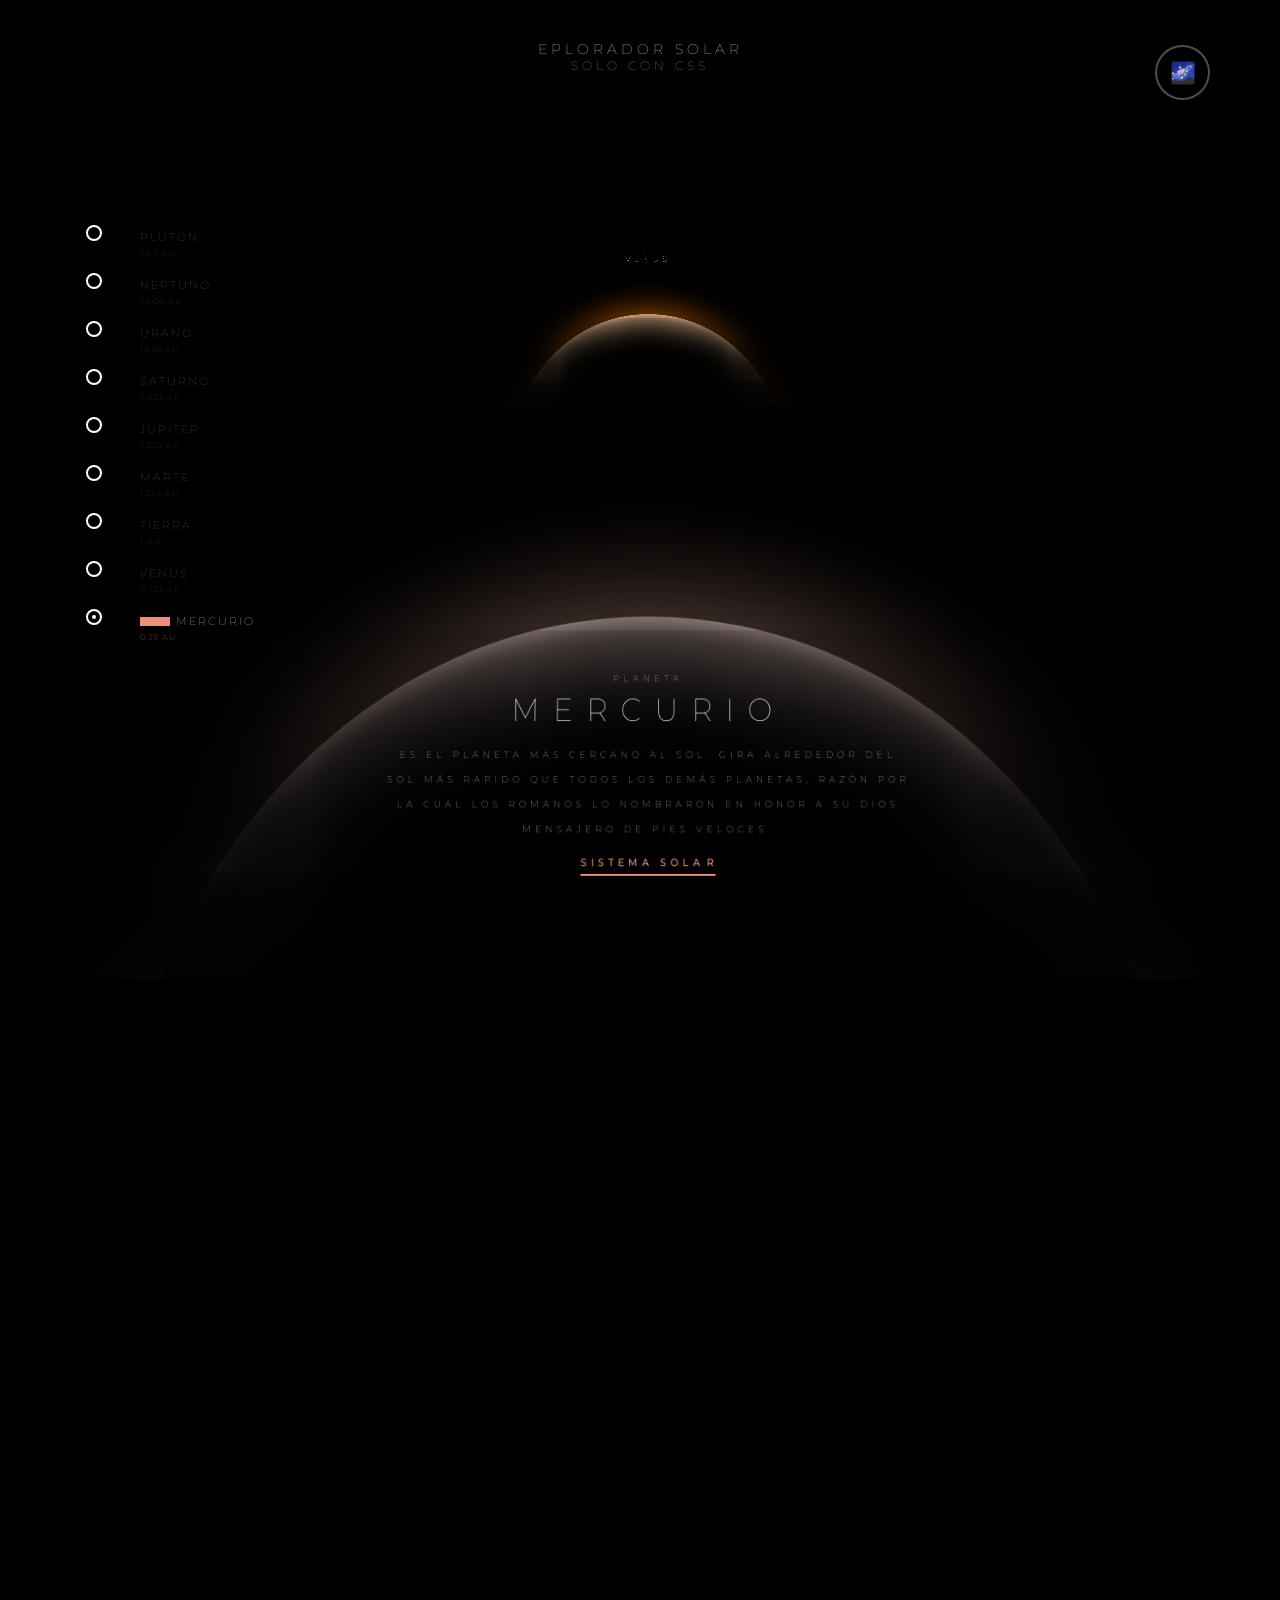
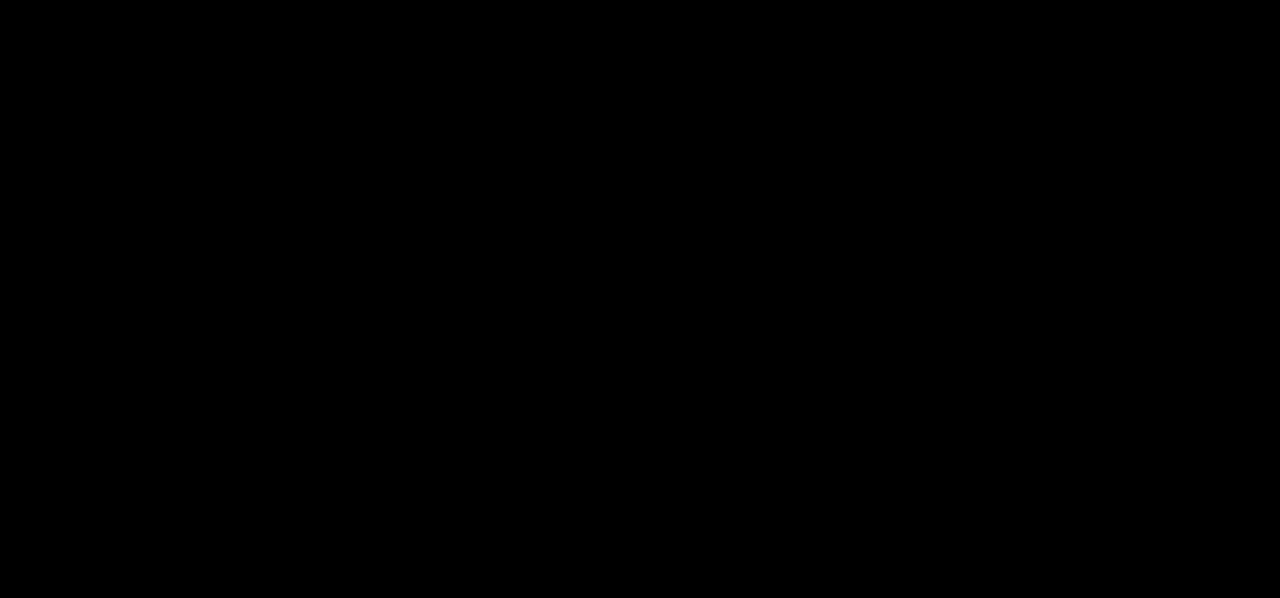
==== Space/index.html @ 1be6f32f "Add files via upload" ====
<!DOCTYPE html>
<html lang="en">
<head>
  <meta charset="UTF-8">
  <meta name="viewport" content="width=device-width, initial-scale=1.0">
  <link rel="stylesheet" href="https://cdnjs.cloudflare.com/ajax/libs/font-awesome/4.7.0/css/font-awesome.css">
  <link rel="stylesheet" href="style.css">
  <title>Explorador del Sistema Solar</title>
</head>
<body>
  <h1 class='logo'>
    Eplorador solar
    <span>Solo con CSS</span>
  </h1>
  <input class='planet9' id='pluto' type='radio' name='planet'>
  <label class='menu pluto' for='pluto'>
    <div class='preview'></div>
    <div class='info'>
      <h2>
        <div class='pip'></div>
        Pluton
      </h2>
      <h3>39.5 AU</h3>
    </div>
  </label>
  <input class='planet8' id='neptune' type='radio' name='planet'>
  <label class='menu neptune' for='neptune'>
    <div class='preview'></div>
    <div class='info'>
      <h2>
        <div class='pip'></div>
        Neptuno
      </h2>
      <h3>30.06 AU</h3>
    </div>
  </label>
  <input class='planet7' id='uranus' type='radio' name='planet'>
  <label class='menu uranus' for='uranus'>
    <div class='preview'></div>
    <div class='info'>
      <h2>
        <div class='pip'></div>
        Urano
      </h2>
      <h3>19.18 AU</h3>
    </div>
  </label>
  <input class='planet6' id='saturn' type='radio' name='planet'>
  <label class='menu saturn' for='saturn'>
    <div class='preview'></div>
    <div class='info'>
      <h2>
        <div class='pip'></div>
        Saturno
      </h2>
      <h3>9.539 AU</h3>
    </div>
  </label>
  <input class='planet5' id='jupiter' type='radio' name='planet'>
  <label class='jupiter menu' for='jupiter'>
    <div class='preview'></div>
    <div class='info'>
      <h2>
        <div class='pip'></div>
        Jupiter
      </h2>
      <h3>5.203 AU</h3>
    </div>
  </label>
  <input class='planet4' id='mars' type='radio' name='planet'>
  <label class='mars menu' for='mars'>
    <div class='preview'></div>
    <div class='info'>
      <h2>
        <div class='pip'></div>
        Marte
      </h2>
      <h3>1.524 AU</h3>
    </div>
  </label>
  <input class='planet3' id='earth' type='radio' name='planet'>
  <label class='earth menu' for='earth'>
    <div class='preview'></div>
    <div class='info'>
      <h2>
        <div class='pip'></div>
        Tierra
      </h2>
      <h3>1 AU</h3>
    </div>
  </label>
  <input class='planet2' id='venus' type='radio' name='planet'>
  <label class='menu venus' for='venus'>
    <div class='preview'></div>
    <div class='info'>
      <h2>
        <div class='pip'></div>
        Venus
      </h2>
      <h3>0.723 AU</h3>
    </div>
  </label>
  <input class='planet1' id='mercury' type='radio' name='planet' checked='checked'>
  <label class='menu mercury' for='mercury'>
    <div class='preview'></div>
    <div class='info'>
      <h2>
        <div class='pip'></div>
        Mercurio
      </h2>
      <h3>0.39 AU</h3>
    </div>
  </label>
  <div class='solar'>
    <div class='solar_systm'>
      <div class='mercury planet'>
        <div class='mercury planet_description'>
          <h2>Planeta</h2>
          <h1>Mercurio</h1>
          <p>Es el planeta más cercano al sol. Gira alrededor del sol más rápido que todos los demás planetas, razón por la cual los romanos lo nombraron en honor a su dios mensajero de pies veloces.</p>
          <label for="readMercury" class="open-panel">
         <a>
             Sistema sola
              <span>r</span>
            </a>
         </label>
        </div>
        <div class='overlay'></div>
      </div>
    </div>
    <div class='solar_systm'>
      <div class='planet venus'>
        <div class='planet_description venus'>
          <h2>Planeta</h2>
          <h1>Venus</h1>
          <p>Recibe su nombre de la diosa romana del amor y la belleza. En la antigüedad, se creía que Venus era en realidad dos estrellas diferentes: la estrella vespertina y la estrella matutina.</p>
          <label for='readVenus'>
            <a>
             Sistema sola
              <span>r</span>
            </a>
          </label>
        </div>
        <div class='overlay'></div>
      </div>
    </div>
    <div class='solar_systm'>
      <div class='earth planet'>
        <div class='moon moon'>
          <h3>Luna</h3>
          <h2>Luna</h2>
        </div>
        <div class='m trajectory'></div>
        <div class='earth planet_description'>
          <h2>Planeta</h2>
          <h1>Tierra</h1>
          <p>La Tierra, nuestro hogar. Es el único planeta conocido que posee una atmósfera con oxígeno libre, océanos de agua líquida en su superficie y, por supuesto, vida.</p>
          <label for='readEarth'>
            <a>
              Sistema sola
              <span>r</span>
            </a>
          </label>
        </div>
        <div class='overlay'></div>
      </div>
    </div>
    <div class='solar_systm'>
      <div class='mars planet'>
        <div class='deimos moon'>
          <h3>Luna</h3>
          <h2>Deimos</h2>
        </div>
        <div class='d trajectory'></div>
        <div class='moon phoebos'>
          <h3>Luna</h3>
          <h2>Phoebos</h2>
        </div>
        <div class='p trajectory'></div>
        <div class='mars planet_description'>
          <h2>Planeta</h2>
          <h1>Marte</h1>
          <p>Cuarto planeta desde el Sol y el segundo más pequeño del sistema solar. Recibe su nombre del dios romano de la guerra, a menudo descrito como el "Planeta Rojo".</p>
          <label for='readMars'>
            <a>
              Sistema sola
              <span>r</span>
            </a>
          </label>
        </div>
        <div class='overlay'></div>
      </div>
    </div>
    <div class='solar_systm'>
      <div class='jupiter planet'>
        <div class='lo moon'>
          <h3>Luna</h3>
          <h2>Io</h2>
        </div>
        <div class='europa moon'>
          <h3>Luna</h3>
          <h2>Europa</h2>
        </div>
        <div class='ganymede moon'>
          <h3>Luna</h3>
          <h2>Ganymede</h2>
        </div>
        <div class='lop trajectory'></div>
        <div class='eu trajectory'></div>
        <div class='ga trajectory'></div>
        <div class='jupiter planet_description'>
          <h2>Planeta</h2>
          <h1>Jupiter</h1>
          <p>Júpiter es el planeta más grande del sistema solar. Como corresponde, recibió su nombre del rey de los dioses en la mitología romana.</p>
          <label for='readJupiter'>
            <a>
              Sistema sola
              <span>r</span>
            </a>
          </label>
        </div>
        <div class='overlay'></div>
      </div>
    </div>
    <div class='solar_systm'>
      <div class='planet saturn'>
        <div class='moon titan'>
          <h3>Luna</h3>
          <h2>Titan</h2>
        </div>
        <div class='dione moon'>
          <h3>Luna</h3>
          <h2>Dione</h2>
        </div>
        <div class='enceladus moon'>
          <h3>Luna</h3>
          <h2>Enceladus</h2>
        </div>
        <div class='ti trajectory'></div>
        <div class='di trajectory'></div>
        <div class='enc trajectory'></div>
        <div class='planet_description saturn'>
          <h2>Planeta</h2>
          <h1>Saturno</h1>
          <p>Saturno es el sexto planeta desde el Sol y el segundo planeta más grande del sistema solar. Saturno era el nombre romano de Cronos, el señor de los Titanes.</p>
          <label for='readSaturn'>
            <a>
              Sistema sola
              <span>r</span>
            </a>
          </label>
        </div>
        <div class='overlay'></div>
      </div>
    </div>
    <div class='solar_systm'>
      <div class='planet uranus'>
        <div class='miranda moon'>
          <h3>Luna</h3>
          <h2>Miranda</h2>
        </div>
        <div class='ariel moon'>
          <h3>Luna</h3>
          <h2>Ariel</h2>
        </div>
        <div class='moon umbriel'>
          <h3>Luna</h3>
          <h2>Umbriel</h2>
        </div>
        <div class='mir trajectory'></div>
        <div class='ari trajectory'></div>
        <div class='trajectory umb'></div>
        <div class='planet_description uranus'>
          <h2>Planeta</h2>
          <h1>Urano</h1>
          <p>El primer planeta descubierto por los científicos. Este planeta destaca por su pronunciada inclinación, que hace que su eje apunte casi directamente hacia el sol.</p>
          <label for='readUranus'>
            <a>
              Sistema sola
              <span>r</span>
            </a>
          </label>
        </div>
        <div class='overlay'></div>
      </div>
    </div>
    <div class='solar_systm'>
      <div class='neptune planet'>
        <div class='moon triton'>
          <h3>Luna</h3>
          <h2>Triton</h2>
        </div>
        <div class='moon proteus'>
          <h3>Luna</h3>
          <h2>Proteus</h2>
        </div>
        <div class='moon nereid'>
          <h3>Luna</h3>
          <h2>Nereid</h2>
        </div>
        <div class='trajectory tri'></div>
        <div class='pro trajectory'></div>
        <div class='ner trajectory'></div>
        <div class='neptune planet_description'>
          <h2>Planeta</h2>
          <h1>Neptuno</h1>
          <p>Lorem ipsum dolor sit amet, consectetur adipisicing elit, sed do eiusmod tempor incididunt ut labore et dolore magna aliqua. Ut enim ad minim veniam</p>
          <label for='readNeptune'>
            <a>
              Sistema sola
              <span>r</span>
            </a>
          </label>
        </div>
        <div class='overlay'></div>
      </div>
    </div>
    <div class='solar_systm'>
      <div class='planet pluto'>
        <div class='planet_description pluto'>
          <h2>Planetoide</h2>
          <h1>Pluton</h1>
          <p>Plutón, considerado en su día el noveno planeta y el más distante del sol, es ahora el planeta enano más grande conocido del sistema solar.</p>
          <label for='readPluto'>
            <a>
              Sistema sola
              <span>r</span>
            </a>
          </label>
        </div>
        <div class='overlay'></div>
      </div>
    </div>
  </div>

 <button id="musicBtn">🌌</button>

  <audio id="bgMusic" loop>
    <source src="audio/espacio.mp3" type="audio/mpeg">
  </audio>

  <audio id="transitionSound">
    <source src="audio/travel.mp3" type="audio/mpeg">
  </audio>

<script>
const btn = document.getElementById("musicBtn");
const music = document.getElementById("bgMusic");
const transitionSound = document.getElementById("transitionSound");

const planets = document.querySelectorAll("input[name='planet']");

planets.forEach(planet => {

    planet.addEventListener("change", () => {

        if (!music.paused) {

            setTimeout(() => {

                transitionSound.currentTime = 0;
                transitionSound.play();

            }, 250); // 250 ms = 0.25 segundo

        }

    });

});

btn.addEventListener("click", () => {

    if (music.paused) {

        music.play();
        btn.textContent = "🌌 ⏸";

    } else {

        music.pause();
        btn.textContent = "🌌";

    }

});
</script>

</body>
</html>
---- Space/style.css ----
@import url("https://fonts.googleapis.com/css?family=Montserrat:300,400,700");
.solar_systm {
  transform-style: preserve-3d;
  pointer-events: none;
  height: 100%;
  position: absolute;
  left: 0;
  right: 0;
}

.music-control{
    position: fixed;
    top: 20px;
    right: 20px;
    z-index: 9999;
}

#musicBtn{
    position: fixed;
    top: 45px;
    right: 70px;

    width: 55px;
    height: 55px;

    border: 2px solid rgba(255,255,255,0.3);
    border-radius: 50%;

    background: rgba(0,0,0,0.4);

    color: white;
    font-size: 1.3rem;

    cursor: pointer;

    transition: all .3s ease;

    z-index: 9999;
}

#musicBtn:hover{
    transform: scale(1.1);
    box-shadow:
        0 0 10px rgba(0,191,255,.7),
        0 0 20px rgba(0,191,255,.5);

    border-color: #00bfff;
}

#musicBtn:active{
    transform: scale(.95);
}

#musicBtn{
    animation: pulse 2s infinite;
}

@keyframes pulse{
    0%{
        box-shadow: 0 0 5px rgba(0,191,255,.3);
    }
    50%{
        box-shadow:
            0 0 15px rgba(0,191,255,.8),
            0 0 25px rgba(0,191,255,.4);
    }
    100%{
        box-shadow: 0 0 5px rgba(0,191,255,.3);
    }
}

body .panel{
  position: absolute;
  right: -520px;
  width: 300px;
  top: 0;
  height: 100vh;
  transition: all 0.2s;
  background: white;
  z-index: 20;
}

.open-panel{
  display: inline-block;
  z-index: 9999;
  position: relative;
  cursor: pointer;
}

* {
  -webkit-user-select: none;
  /* Chrome all / Safari all */
  -moz-user-select: none;
  /* Firefox all */
  -ms-user-select: none;
  /* IE 10+ */
  user-select: none;
  /* Likely future */
}

body .solar_systm .planet, body input[type=radio][name=planet]::after, body .overlay {
  position: absolute;
  left: 0;
  right: 0;
  top: 50%;
  transform: translateY(-50%);
  margin: auto;
}

body .solar_systm .planet.neptune .trajectory.ner, body .solar_systm .planet.neptune .trajectory.pro, body .solar_systm .planet.neptune .trajectory.tri, body .solar_systm .planet.uranus .trajectory.umb, body .solar_systm .planet.uranus .trajectory.ari, body .solar_systm .planet.uranus .trajectory.mir, body .solar_systm .planet.saturn .trajectory.enc, body .solar_systm .planet.saturn .trajectory.di, body .solar_systm .planet.saturn .trajectory.ti, body .solar_systm .planet.jupiter .trajectory.ga, body .solar_systm .planet.jupiter .trajectory.eu, body .solar_systm .planet.jupiter .trajectory.lop, body .solar_systm .planet.mars .trajectory.p, body .solar_systm .planet.mars .trajectory.d, body .solar_systm .planet.earth .trajectory.m {
  border: 2px dashed white;
  position: absolute;
  border-radius: 3400px;
  background: none !important;
  z-index: -2;
}

body .solar_systm .planet {
  height: 1200px;
  width: 1200px;
  border-radius: 600px;
  background: red;
  transition: transform 2.8s 0.23s cubic-bezier(0.33, 0, 0, 1), opacity 2s 0.8s, box-shadow 0s 0s;
  background-size: 1140px 910px !important;
  top: auto;
  bottom: -920px;
}
body .solar_systm .planet .moon {
  height: 200px;
  width: 200px;
  border-radius: 600px;
  background: red;
  position: absolute;
  text-align: center;
  color: white;
  text-transform: uppercase;
  opacity: 0;
  transition: all 0.6s 0.2s;
}
body .solar_systm .planet .moon h2 {
  font-weight: 100;
  font-size: 40px;
  letter-spacing: 5px;
  margin: 0;
  position: relative;
  top: -120px;
}
body .solar_systm .planet .moon h3 {
  font-weight: 100;
  font-size: 20px;
  letter-spacing: 5px;
  color: #fea082;
  margin: 0;
  position: relative;
  top: -120px;
}
@keyframes planet {
  from {
    background-position-y: 0px;
  }
  to {
    background-position-y: -1000px;
  }
}

body .solar {
  position: absolute;
  transform: rotatex(-20deg);
  perspective: 800px;
  width: 100%;
  height: 100%;
  transform-style: preserve-3d;
}

body input[type=radio][name=planet]::after {
  width: 220px;
  height: 220px;
  border-radius: 550px;
  appearance: none;
  outline: none;
  cursor: pointer;
  z-index: 12;
  left: 18px;
  bottom: 282px;
}

body {
  overflow: hidden;
  background: black;
  height: 100vh;
  font-family: "Montserrat", sans-serif;
}
body .logo {
  color: white;
  position: absolute;
  top: 40px;
  left: 0;
  right: 0;
  margin: auto;
  text-align: center;
  font-size: 14px;
  text-transform: uppercase;
  font-weight: 100;
  letter-spacing: 4px;
}
body .logo span {
  font-size: 12px;
  color: #f39041;
  display: block;
}
body label {
  cursor: pointer;
}
body label.mercury > .preview {
  background: url("https://www.solarsystemscope.com/images/textures/full/2k_makemake_fictional.jpg") !important;
}
body label.venus > .preview {
  background: url("https://images-wixmp-ed30a86b8c4ca887773594c2.wixmp.com/f/9b7029c3-9717-4658-9066-11c30aa24029/dctqvn0-4efa81e8-656a-4f2c-81f5-91ba4801704f.png/v1/fill/w_1280,h_640,q_80,strp/venus_texture_map_by_oleg_pluton_dctqvn0-fullview.jpg?token=eyJ0eXAiOiJKV1QiLCJhbGciOiJIUzI1NiJ9.[base64].IF758u8HVFFOkU2krmJsldgS1hri8LNEfuhAhOJSdbM") !important;
}
body label.earth > .preview {
  background: url("https://img00.deviantart.net/04ef/i/2009/114/3/e/new_earth_texture_map_by_lightondesigns.jpg") !important;
}
body label.mars > .preview {
  background: url("https://s3-us-west-2.amazonaws.com/s.cdpn.io/217233/mars_texture.jpg") !important;
}
body label.jupiter > .preview {
  background: url("https://as2.ftcdn.net/v2/jpg/02/71/92/49/1000_F_271924973_M04LaB95sadP0v8dQ6OcUaYwlFdbiiZv.jpg") !important;
}
body label.saturn > .preview {
  background: url("https://www.solarsystemscope.com/images/textures/full/2k_saturn.jpg") !important;
}
body label.uranus > .preview {
  background: url("https://img00.deviantart.net/957c/i/2017/165/4/9/uranus_texture_map_by_jcpag2010-db7yjwb.png") !important;
}
body label.neptune > .preview {
  background: url("https://img00.deviantart.net/f068/i/2017/165/b/c/neptune_texture_map_by_jcpag2010-dbcjcv5.png") !important;
}
body label.pluto > .preview {
  background: url("https://pre00.deviantart.net/4677/th/pre/f/2015/314/4/e/pluto_map__2015_nov_10__by_snowfall_the_cat-d918tlb.png") !important;
}
body label.menu {
  color: white;
  display: block;
  position: absolute;
  cursor: pointer;
  left: 90px;
  z-index: 2;
}
body label.menu:after {
  display: block;
  width: 12px;
  height: 12px;
  border: 2px solid white;
  border-radius: 60px;
  content: "";
  z-index: 2;
  position: absolute;
  top: -4px;
  left: -4px;
}
body label.menu:hover h2, body label.menu:hover h3 {
  opacity: 1;
}
body label.menu.mercury h2 .pip {
  background: #E8927C;
}
body label.menu.venus h2 .pip {
  background: #b45d15;
}
body label.menu.earth h2 .pip {
  background: #26daaa;
}
body label.menu.mars h2 .pip {
  background: #e55f45;
}
body label.menu.jupiter h2 .pip {
  background: orange;
}
body label.menu.saturn h2 .pip {
  background: #b29d81;
}
body label.menu.uranus h2 .pip {
  background: #8dcdd8;
}
body label.menu.neptune h2 .pip {
  background: #4f83e2;
}
body label.menu.pluto h2 .pip {
  background: #FF8732;
}
body label.menu .preview {
  width: 30px;
  height: 30px;
  background: yellow;
  float: left;
  background-size: auto 100% !important;
  position: absolute;
  border-radius: 100px;
  box-shadow: 0 -13px 10px 2px black inset;
}
body label.menu .info {
  position: relative;
  left: 50px;
  top: 1px;
}
body label.menu h2,
body label.menu h3 {
  text-transform: uppercase;
  margin: 0;
  font-weight: 100;
  letter-spacing: 2px;
}
body label.menu h2 {
  font-size: 11px;
  opacity: 0.4;
  margin-bottom: 4px;
}
body label.menu h2 .pip {
  width: 0;
  height: 9px;
  background: #fea082;
  float: left;
  position: relative;
  top: 3px;
  transition: all 0.3s;
  margin-right: 0px;
}
body label.menu h3 {
  font-size: 8px;
  letter-spacing: 1px;
  transition: all 0.3s;
  opacity: 0.3;
}
body label.menu:nth-of-type(1) {
  top: calc(50vh + 100px + ((14px + 34px) * 1) + 0px - 369px);
}
body label.menu:nth-of-type(2) {
  top: calc(50vh + 100px + ((14px + 34px) * 2) + 0px - 369px);
}
body label.menu:nth-of-type(3) {
  top: calc(50vh + 100px + ((14px + 34px) * 3) + 0px - 369px);
}
body label.menu:nth-of-type(4) {
  top: calc(50vh + 100px + ((14px + 34px) * 4) + 0px - 369px);
}
body label.menu:nth-of-type(5) {
  top: calc(50vh + 100px + ((14px + 34px) * 5) + 0px - 369px);
}
body label.menu:nth-of-type(6) {
  top: calc(50vh + 100px + ((14px + 34px) * 6) + 0px - 369px);
}
body label.menu:nth-of-type(7) {
  top: calc(50vh + 100px + ((14px + 34px) * 7) + 0px - 369px);
}
body label.menu:nth-of-type(8) {
  top: calc(50vh + 100px + ((14px + 34px) * 8) + 0px - 369px);
}
body label.menu:nth-of-type(9) {
  top: calc(50vh + 100px + ((14px + 34px) * 9) + 0px - 369px);
}
body input.read {
  display: none;
}
body .read:checked + label + input + .panel {
  right: 0;
}
body .read:checked + label {
  width: calc(100% - 420px);
}
body .read:checked + label::after {
  opacity: 1;
  left: 0;
}
body .read:checked + label + label {
  transition: all 0.3s 0.6s;
  opacity: 1;
}
body .read:not(:checked) + label + label {
  transition: all 0.3s 0s;
  opacity: 0;
}
body label.close {
  position: absolute;
  right: 60px;
  opacity: 0;
  transition: all 0.3s 0.4s;
  z-index: 3;
  top: 65px;
}
body label.closeBig {
  position: absolute;
  top: 0;
  left: 0;
  z-index: 3;
  height: 100vh;
  transition: all 0.2s;
  z-index: 10;
  width: 0;
  background: rgba(56, 37, 99, 0.38);
}
body label.closeBig::after {
  content: "Back";
  text-align: center;
  font-size: 30px;
  color: white;
  position: absolute;
  left: -140px;
  opacity: 0;
  right: 0;
  top: 50%;
  transform: translateY(-50%);
}
body .overlay {
  border-bottom: 1020px solid black;
  width: 1800px;
  height: 620px;
  top: auto;
  -webkit-transform: none;
  transform: none;
  top: -240px;
  left: -303px;
  opacity: 1;
  border-radius: 100%;
  z-index: 0;
  box-shadow: 0px -190px 215px 110px black inset;
   pointer-events: none;
}
body input[type=radio][name=planet] {
  appearance: none;
}
body input[type=radio][name=planet]::after {
  content: "";
}
body input[type=radio][name=planet].planet1:checked::after {
  display: none;
}
body input[type=radio][name=planet].planet1:checked + label + input::after {
  display: none;
}
body input[type=radio][name=planet].planet1:checked + label + div .solar_systm:nth-of-type(1) {
  pointer-events: all;
}
body input[type=radio][name=planet].planet1:checked + label + div .solar_systm:nth-of-type(1) .planet {
  transform: translateZ(0px) translateY(0) rotatex(4deg) scaleX(0.89);
  opacity: 2;
  animation: planet 60s 3.9s infinite linear;
}
body input[type=radio][name=planet].planet1:checked + label + div .solar_systm:nth-of-type(1) .planet_description {
  opacity: 1;
  transition: all 0.6s 2.6s;
}
body input[type=radio][name=planet].planet1:checked + label + div .solar_systm:nth-of-type(1) .planet_description h2,
body input[type=radio][name=planet].planet1:checked + label + div .solar_systm:nth-of-type(1) .planet_description h1 {
  position: relative;
  top: 0px;
  transition: all 0.5s 3s;
}
body input[type=radio][name=planet].planet1:checked + label + div .solar_systm:nth-of-type(1) .planet_description p,
body input[type=radio][name=planet].planet1:checked + label + div .solar_systm:nth-of-type(1) .planet_description a {
  transition: all 1s 3.5s, padding 0.3s 0s;
  opacity: 1;
}
body input[type=radio][name=planet].planet1:checked + label + div .solar_systm:nth-of-type(1) .planet .moon {
  opacity: 1;
  transition: all 1s 3.2s;
}
body input[type=radio][name=planet].planet1:checked + label + div .solar_systm:nth-of-type(1) .planet .trajectory {
  opacity: 0.2;
  transition: all 0.6s 2.9s;
}
body input[type=radio][name=planet].planet1:checked + label + div .solar_systm:nth-of-type(1) .planet .overlay {
  opacity: 1;
  top: -240px;
}
body input[type=radio][name=planet].planet1:checked + label + div .solar_systm:nth-of-type(2) .planet {
  transform: translateZ(-2300px) translateY(0) rotatex(4deg) scaleX(0.89);
  opacity: 1;
}
body input[type=radio][name=planet].planet1:checked + label + div .solar_systm:nth-of-type(3) .planet {
  transform: translateZ(-4600px) translateY(0) rotatex(4deg) scaleX(0.89);
  opacity: 0;
}
body input[type=radio][name=planet].planet1:checked + label + div .solar_systm:nth-of-type(4) .planet {
  transform: translateZ(-6900px) translateY(0) rotatex(4deg) scaleX(0.89);
  opacity: -1;
}
body input[type=radio][name=planet].planet1:checked + label + div .solar_systm:nth-of-type(5) .planet {
  transform: translateZ(-9200px) translateY(0) rotatex(4deg) scaleX(0.89);
  opacity: -2;
}
body input[type=radio][name=planet].planet1:checked + label + div .solar_systm:nth-of-type(6) .planet {
  transform: translateZ(-11500px) translateY(0) rotatex(4deg) scaleX(0.89);
  opacity: -3;
}
body input[type=radio][name=planet].planet1:checked + label + div .solar_systm:nth-of-type(7) .planet {
  transform: translateZ(-13800px) translateY(0) rotatex(4deg) scaleX(0.89);
  opacity: -4;
}
body input[type=radio][name=planet].planet1:checked + label + div .solar_systm:nth-of-type(8) .planet {
  transform: translateZ(-16100px) translateY(0) rotatex(4deg) scaleX(0.89);
  opacity: -5;
}
body input[type=radio][name=planet].planet1:checked + label + div .solar_systm:nth-of-type(9) .planet {
  transform: translateZ(-18400px) translateY(0) rotatex(4deg) scaleX(0.89);
  opacity: -6;
}
body input[type=radio][name=planet].planet1:checked + label.mercury > .info h3 {
  color: #E8927C;
}
body input[type=radio][name=planet].planet1:checked + label.venus > .info h3 {
  color: #b45d15;
}
body input[type=radio][name=planet].planet1:checked + label.earth > .info h3 {
  color: #26daaa;
}
body input[type=radio][name=planet].planet1:checked + label.mars > .info h3 {
  color: #e55f45;
}
body input[type=radio][name=planet].planet1:checked + label.jupiter > .info h3 {
  color: orange;
}
body input[type=radio][name=planet].planet1:checked + label.saturn > .info h3 {
  color: #b29d81;
}
body input[type=radio][name=planet].planet1:checked + label.uranus > .info h3 {
  color: #8dcdd8;
}
body input[type=radio][name=planet].planet1:checked + label.neptune > .info h3 {
  color: #4f83e2;
}
body input[type=radio][name=planet].planet1:checked + label.pluto > .info h3 {
  color: #FF8732;
}
body input[type=radio][name=planet].planet1:checked + label {
  opacity: 1;
}
body input[type=radio][name=planet].planet1:checked + label:before {
  display: block;
  width: 4px;
  height: 4px;
  position: absolute;
  left: 2px;
  top: 2px;
  z-index: 2;
  background: white;
  border-radius: 4px;
  content: "";
}
body input[type=radio][name=planet].planet1:checked + label > .info h2 {
  opacity: 1;
}
body input[type=radio][name=planet].planet1:checked + label > .info h2 .pip {
  width: 30px;
  margin-right: 6px;
}
body input[type=radio][name=planet].planet1:checked + label > .info h3 {
  opacity: 1;
  color: #fea082;
}
body input[type=radio][name=planet] {
  appearance: none;
}
body input[type=radio][name=planet]::after {
  content: "";
}
body input[type=radio][name=planet].planet2:checked::after {
  display: none;
}
body input[type=radio][name=planet].planet2:checked + label + input::after {
  display: none;
}
body input[type=radio][name=planet].planet2:checked + label + input + label + input::after {
  display: none;
}
body input[type=radio][name=planet].planet2:checked + label + input + label + div .solar_systm:nth-of-type(2) {
  pointer-events: all;
}
body input[type=radio][name=planet].planet2:checked + label + input + label + div .solar_systm:nth-of-type(1) .planet {
  transform: translateZ(2300px) translateY(0) rotatex(4deg) scaleX(0.89);
  opacity: 3;
}
body input[type=radio][name=planet].planet2:checked + label + input + label + div .solar_systm:nth-of-type(2) .planet {
  transform: translateZ(0px) translateY(0) rotatex(4deg) scaleX(0.89);
  opacity: 2;
  animation: planet 60s 3.9s infinite linear;
}
body input[type=radio][name=planet].planet2:checked + label + input + label + div .solar_systm:nth-of-type(2) .planet_description {
  opacity: 1;
  transition: all 0.6s 2.6s;
}
body input[type=radio][name=planet].planet2:checked + label + input + label + div .solar_systm:nth-of-type(2) .planet_description h2,
body input[type=radio][name=planet].planet2:checked + label + input + label + div .solar_systm:nth-of-type(2) .planet_description h1 {
  position: relative;
  top: 0px;
  transition: all 0.5s 3s;
}
body input[type=radio][name=planet].planet2:checked + label + input + label + div .solar_systm:nth-of-type(2) .planet_description p,
body input[type=radio][name=planet].planet2:checked + label + input + label + div .solar_systm:nth-of-type(2) .planet_description a {
  transition: all 1s 3.5s, padding 0.3s 0s;
  opacity: 1;
}
body input[type=radio][name=planet].planet2:checked + label + input + label + div .solar_systm:nth-of-type(2) .planet .moon {
  opacity: 1;
  transition: all 1s 3.2s;
}
body input[type=radio][name=planet].planet2:checked + label + input + label + div .solar_systm:nth-of-type(2) .planet .trajectory {
  opacity: 0.2;
  transition: all 0.6s 2.9s;
}
body input[type=radio][name=planet].planet2:checked + label + input + label + div .solar_systm:nth-of-type(2) .planet .overlay {
  opacity: 1;
  top: -240px;
}
body input[type=radio][name=planet].planet2:checked + label + input + label + div .solar_systm:nth-of-type(3) .planet {
  transform: translateZ(-2300px) translateY(0) rotatex(4deg) scaleX(0.89);
  opacity: 1;
}
body input[type=radio][name=planet].planet2:checked + label + input + label + div .solar_systm:nth-of-type(4) .planet {
  transform: translateZ(-4600px) translateY(0) rotatex(4deg) scaleX(0.89);
  opacity: 0;
}
body input[type=radio][name=planet].planet2:checked + label + input + label + div .solar_systm:nth-of-type(5) .planet {
  transform: translateZ(-6900px) translateY(0) rotatex(4deg) scaleX(0.89);
  opacity: -1;
}
body input[type=radio][name=planet].planet2:checked + label + input + label + div .solar_systm:nth-of-type(6) .planet {
  transform: translateZ(-9200px) translateY(0) rotatex(4deg) scaleX(0.89);
  opacity: -2;
}
body input[type=radio][name=planet].planet2:checked + label + input + label + div .solar_systm:nth-of-type(7) .planet {
  transform: translateZ(-11500px) translateY(0) rotatex(4deg) scaleX(0.89);
  opacity: -3;
}
body input[type=radio][name=planet].planet2:checked + label + input + label + div .solar_systm:nth-of-type(8) .planet {
  transform: translateZ(-13800px) translateY(0) rotatex(4deg) scaleX(0.89);
  opacity: -4;
}
body input[type=radio][name=planet].planet2:checked + label + input + label + div .solar_systm:nth-of-type(9) .planet {
  transform: translateZ(-16100px) translateY(0) rotatex(4deg) scaleX(0.89);
  opacity: -5;
}
body input[type=radio][name=planet].planet2:checked + label.mercury > .info h3 {
  color: #E8927C;
}
body input[type=radio][name=planet].planet2:checked + label.venus > .info h3 {
  color: #b45d15;
}
body input[type=radio][name=planet].planet2:checked + label.earth > .info h3 {
  color: #26daaa;
}
body input[type=radio][name=planet].planet2:checked + label.mars > .info h3 {
  color: #e55f45;
}
body input[type=radio][name=planet].planet2:checked + label.jupiter > .info h3 {
  color: orange;
}
body input[type=radio][name=planet].planet2:checked + label.saturn > .info h3 {
  color: #b29d81;
}
body input[type=radio][name=planet].planet2:checked + label.uranus > .info h3 {
  color: #8dcdd8;
}
body input[type=radio][name=planet].planet2:checked + label.neptune > .info h3 {
  color: #4f83e2;
}
body input[type=radio][name=planet].planet2:checked + label.pluto > .info h3 {
  color: #FF8732;
}
body input[type=radio][name=planet].planet2:checked + label {
  opacity: 1;
}
body input[type=radio][name=planet].planet2:checked + label:before {
  display: block;
  width: 4px;
  height: 4px;
  position: absolute;
  left: 2px;
  top: 2px;
  z-index: 2;
  background: white;
  border-radius: 4px;
  content: "";
}
body input[type=radio][name=planet].planet2:checked + label > .info h2 {
  opacity: 1;
}
body input[type=radio][name=planet].planet2:checked + label > .info h2 .pip {
  width: 30px;
  margin-right: 6px;
}
body input[type=radio][name=planet].planet2:checked + label > .info h3 {
  opacity: 1;
  color: #fea082;
}
body input[type=radio][name=planet] {
  appearance: none;
}
body input[type=radio][name=planet]::after {
  content: "";
}
body input[type=radio][name=planet].planet3:checked::after {
  display: none;
}
body input[type=radio][name=planet].planet3:checked + label + input::after {
  display: none;
}
body input[type=radio][name=planet].planet3:checked + label + input + label + input::after {
  display: none;
}
body input[type=radio][name=planet].planet3:checked + label + input + label + input + label + input::after {
  display: none;
}
body input[type=radio][name=planet].planet3:checked + label + input + label + input + label + div .solar_systm:nth-of-type(3) {
  pointer-events: all;
}
body input[type=radio][name=planet].planet3:checked + label + input + label + input + label + div .solar_systm:nth-of-type(1) .planet {
  transform: translateZ(4600px) translateY(0) rotatex(4deg) scaleX(0.89);
  opacity: 4;
}
body input[type=radio][name=planet].planet3:checked + label + input + label + input + label + div .solar_systm:nth-of-type(2) .planet {
  transform: translateZ(2300px) translateY(0) rotatex(4deg) scaleX(0.89);
  opacity: 3;
}
body input[type=radio][name=planet].planet3:checked + label + input + label + input + label + div .solar_systm:nth-of-type(3) .planet {
  transform: translateZ(0px) translateY(0) rotatex(4deg) scaleX(0.89);
  opacity: 2;
  animation: planet 60s 3.9s infinite linear;
}
body input[type=radio][name=planet].planet3:checked + label + input + label + input + label + div .solar_systm:nth-of-type(3) .planet_description {
  opacity: 1;
  transition: all 0.6s 2.6s;
}
body input[type=radio][name=planet].planet3:checked + label + input + label + input + label + div .solar_systm:nth-of-type(3) .planet_description h2,
body input[type=radio][name=planet].planet3:checked + label + input + label + input + label + div .solar_systm:nth-of-type(3) .planet_description h1 {
  position: relative;
  top: 0px;
  transition: all 0.5s 3s;
}
body input[type=radio][name=planet].planet3:checked + label + input + label + input + label + div .solar_systm:nth-of-type(3) .planet_description p,
body input[type=radio][name=planet].planet3:checked + label + input + label + input + label + div .solar_systm:nth-of-type(3) .planet_description a {
  transition: all 1s 3.5s, padding 0.3s 0s;
  opacity: 1;
}
body input[type=radio][name=planet].planet3:checked + label + input + label + input + label + div .solar_systm:nth-of-type(3) .planet .moon {
  opacity: 1;
  transition: all 1s 3.2s;
}
body input[type=radio][name=planet].planet3:checked + label + input + label + input + label + div .solar_systm:nth-of-type(3) .planet .trajectory {
  opacity: 0.2;
  transition: all 0.6s 2.9s;
}
body input[type=radio][name=planet].planet3:checked + label + input + label + input + label + div .solar_systm:nth-of-type(3) .planet .overlay {
  opacity: 1;
  top: -240px;
}
body input[type=radio][name=planet].planet3:checked + label + input + label + input + label + div .solar_systm:nth-of-type(4) .planet {
  transform: translateZ(-2300px) translateY(0) rotatex(4deg) scaleX(0.89);
  opacity: 1;
}
body input[type=radio][name=planet].planet3:checked + label + input + label + input + label + div .solar_systm:nth-of-type(5) .planet {
  transform: translateZ(-4600px) translateY(0) rotatex(4deg) scaleX(0.89);
  opacity: 0;
}
body input[type=radio][name=planet].planet3:checked + label + input + label + input + label + div .solar_systm:nth-of-type(6) .planet {
  transform: translateZ(-6900px) translateY(0) rotatex(4deg) scaleX(0.89);
  opacity: -1;
}
body input[type=radio][name=planet].planet3:checked + label + input + label + input + label + div .solar_systm:nth-of-type(7) .planet {
  transform: translateZ(-9200px) translateY(0) rotatex(4deg) scaleX(0.89);
  opacity: -2;
}
body input[type=radio][name=planet].planet3:checked + label + input + label + input + label + div .solar_systm:nth-of-type(8) .planet {
  transform: translateZ(-11500px) translateY(0) rotatex(4deg) scaleX(0.89);
  opacity: -3;
}
body input[type=radio][name=planet].planet3:checked + label + input + label + input + label + div .solar_systm:nth-of-type(9) .planet {
  transform: translateZ(-13800px) translateY(0) rotatex(4deg) scaleX(0.89);
  opacity: -4;
}
body input[type=radio][name=planet].planet3:checked + label.mercury > .info h3 {
  color: #E8927C;
}
body input[type=radio][name=planet].planet3:checked + label.venus > .info h3 {
  color: #b45d15;
}
body input[type=radio][name=planet].planet3:checked + label.earth > .info h3 {
  color: #26daaa;
}
body input[type=radio][name=planet].planet3:checked + label.mars > .info h3 {
  color: #e55f45;
}
body input[type=radio][name=planet].planet3:checked + label.jupiter > .info h3 {
  color: orange;
}
body input[type=radio][name=planet].planet3:checked + label.saturn > .info h3 {
  color: #b29d81;
}
body input[type=radio][name=planet].planet3:checked + label.uranus > .info h3 {
  color: #8dcdd8;
}
body input[type=radio][name=planet].planet3:checked + label.neptune > .info h3 {
  color: #4f83e2;
}
body input[type=radio][name=planet].planet3:checked + label.pluto > .info h3 {
  color: #FF8732;
}
body input[type=radio][name=planet].planet3:checked + label {
  opacity: 1;
}
body input[type=radio][name=planet].planet3:checked + label:before {
  display: block;
  width: 4px;
  height: 4px;
  position: absolute;
  left: 2px;
  top: 2px;
  z-index: 2;
  background: white;
  border-radius: 4px;
  content: "";
}
body input[type=radio][name=planet].planet3:checked + label > .info h2 {
  opacity: 1;
}
body input[type=radio][name=planet].planet3:checked + label > .info h2 .pip {
  width: 30px;
  margin-right: 6px;
}
body input[type=radio][name=planet].planet3:checked + label > .info h3 {
  opacity: 1;
  color: #fea082;
}
body input[type=radio][name=planet] {
  appearance: none;
}
body input[type=radio][name=planet]::after {
  content: "";
}
body input[type=radio][name=planet].planet4:checked::after {
  display: none;
}
body input[type=radio][name=planet].planet4:checked + label + input::after {
  display: none;
}
body input[type=radio][name=planet].planet4:checked + label + input + label + input::after {
  display: none;
}
body input[type=radio][name=planet].planet4:checked + label + input + label + input + label + input::after {
  display: none;
}
body input[type=radio][name=planet].planet4:checked + label + input + label + input + label + input + label + input::after {
  display: none;
}
body input[type=radio][name=planet].planet4:checked + label + input + label + input + label + input + label + div .solar_systm:nth-of-type(4) {
  pointer-events: all;
}
body input[type=radio][name=planet].planet4:checked + label + input + label + input + label + input + label + div .solar_systm:nth-of-type(1) .planet {
  transform: translateZ(6900px) translateY(0) rotatex(4deg) scaleX(0.89);
  opacity: 5;
}
body input[type=radio][name=planet].planet4:checked + label + input + label + input + label + input + label + div .solar_systm:nth-of-type(2) .planet {
  transform: translateZ(4600px) translateY(0) rotatex(4deg) scaleX(0.89);
  opacity: 4;
}
body input[type=radio][name=planet].planet4:checked + label + input + label + input + label + input + label + div .solar_systm:nth-of-type(3) .planet {
  transform: translateZ(2300px) translateY(0) rotatex(4deg) scaleX(0.89);
  opacity: 3;
}
body input[type=radio][name=planet].planet4:checked + label + input + label + input + label + input + label + div .solar_systm:nth-of-type(4) .planet {
  transform: translateZ(0px) translateY(0) rotatex(4deg) scaleX(0.89);
  opacity: 2;
  animation: planet 60s 3.9s infinite linear;
}
body input[type=radio][name=planet].planet4:checked + label + input + label + input + label + input + label + div .solar_systm:nth-of-type(4) .planet_description {
  opacity: 1;
  transition: all 0.6s 2.6s;
}
body input[type=radio][name=planet].planet4:checked + label + input + label + input + label + input + label + div .solar_systm:nth-of-type(4) .planet_description h2,
body input[type=radio][name=planet].planet4:checked + label + input + label + input + label + input + label + div .solar_systm:nth-of-type(4) .planet_description h1 {
  position: relative;
  top: 0px;
  transition: all 0.5s 3s;
}
body input[type=radio][name=planet].planet4:checked + label + input + label + input + label + input + label + div .solar_systm:nth-of-type(4) .planet_description p,
body input[type=radio][name=planet].planet4:checked + label + input + label + input + label + input + label + div .solar_systm:nth-of-type(4) .planet_description a {
  transition: all 1s 3.5s, padding 0.3s 0s;
  opacity: 1;
}
body input[type=radio][name=planet].planet4:checked + label + input + label + input + label + input + label + div .solar_systm:nth-of-type(4) .planet .moon {
  opacity: 1;
  transition: all 1s 3.2s;
}
body input[type=radio][name=planet].planet4:checked + label + input + label + input + label + input + label + div .solar_systm:nth-of-type(4) .planet .trajectory {
  opacity: 0.2;
  transition: all 0.6s 2.9s;
}
body input[type=radio][name=planet].planet4:checked + label + input + label + input + label + input + label + div .solar_systm:nth-of-type(4) .planet .overlay {
  opacity: 1;
  top: -240px;
}
body input[type=radio][name=planet].planet4:checked + label + input + label + input + label + input + label + div .solar_systm:nth-of-type(5) .planet {
  transform: translateZ(-2300px) translateY(0) rotatex(4deg) scaleX(0.89);
  opacity: 1;
}
body input[type=radio][name=planet].planet4:checked + label + input + label + input + label + input + label + div .solar_systm:nth-of-type(6) .planet {
  transform: translateZ(-4600px) translateY(0) rotatex(4deg) scaleX(0.89);
  opacity: 0;
}
body input[type=radio][name=planet].planet4:checked + label + input + label + input + label + input + label + div .solar_systm:nth-of-type(7) .planet {
  transform: translateZ(-6900px) translateY(0) rotatex(4deg) scaleX(0.89);
  opacity: -1;
}
body input[type=radio][name=planet].planet4:checked + label + input + label + input + label + input + label + div .solar_systm:nth-of-type(8) .planet {
  transform: translateZ(-9200px) translateY(0) rotatex(4deg) scaleX(0.89);
  opacity: -2;
}
body input[type=radio][name=planet].planet4:checked + label + input + label + input + label + input + label + div .solar_systm:nth-of-type(9) .planet {
  transform: translateZ(-11500px) translateY(0) rotatex(4deg) scaleX(0.89);
  opacity: -3;
}
body input[type=radio][name=planet].planet4:checked + label.mercury > .info h3 {
  color: #E8927C;
}
body input[type=radio][name=planet].planet4:checked + label.venus > .info h3 {
  color: #b45d15;
}
body input[type=radio][name=planet].planet4:checked + label.earth > .info h3 {
  color: #26daaa;
}
body input[type=radio][name=planet].planet4:checked + label.mars > .info h3 {
  color: #e55f45;
}
body input[type=radio][name=planet].planet4:checked + label.jupiter > .info h3 {
  color: orange;
}
body input[type=radio][name=planet].planet4:checked + label.saturn > .info h3 {
  color: #b29d81;
}
body input[type=radio][name=planet].planet4:checked + label.uranus > .info h3 {
  color: #8dcdd8;
}
body input[type=radio][name=planet].planet4:checked + label.neptune > .info h3 {
  color: #4f83e2;
}
body input[type=radio][name=planet].planet4:checked + label.pluto > .info h3 {
  color: #FF8732;
}
body input[type=radio][name=planet].planet4:checked + label {
  opacity: 1;
}
body input[type=radio][name=planet].planet4:checked + label:before {
  display: block;
  width: 4px;
  height: 4px;
  position: absolute;
  left: 2px;
  top: 2px;
  z-index: 2;
  background: white;
  border-radius: 4px;
  content: "";
}
body input[type=radio][name=planet].planet4:checked + label > .info h2 {
  opacity: 1;
}
body input[type=radio][name=planet].planet4:checked + label > .info h2 .pip {
  width: 30px;
  margin-right: 6px;
}
body input[type=radio][name=planet].planet4:checked + label > .info h3 {
  opacity: 1;
  color: #fea082;
}
body input[type=radio][name=planet] {
  appearance: none;
}
body input[type=radio][name=planet]::after {
  content: "";
}
body input[type=radio][name=planet].planet5:checked::after {
  display: none;
}
body input[type=radio][name=planet].planet5:checked + label + input::after {
  display: none;
}
body input[type=radio][name=planet].planet5:checked + label + input + label + input::after {
  display: none;
}
body input[type=radio][name=planet].planet5:checked + label + input + label + input + label + input::after {
  display: none;
}
body input[type=radio][name=planet].planet5:checked + label + input + label + input + label + input + label + input::after {
  display: none;
}
body input[type=radio][name=planet].planet5:checked + label + input + label + input + label + input + label + input + label + input::after {
  display: none;
}
body input[type=radio][name=planet].planet5:checked + label + input + label + input + label + input + label + input + label + div .solar_systm:nth-of-type(5) {
  pointer-events: all;
}
body input[type=radio][name=planet].planet5:checked + label + input + label + input + label + input + label + input + label + div .solar_systm:nth-of-type(1) .planet {
  transform: translateZ(9200px) translateY(0) rotatex(4deg) scaleX(0.89);
  opacity: 6;
}
body input[type=radio][name=planet].planet5:checked + label + input + label + input + label + input + label + input + label + div .solar_systm:nth-of-type(2) .planet {
  transform: translateZ(6900px) translateY(0) rotatex(4deg) scaleX(0.89);
  opacity: 5;
}
body input[type=radio][name=planet].planet5:checked + label + input + label + input + label + input + label + input + label + div .solar_systm:nth-of-type(3) .planet {
  transform: translateZ(4600px) translateY(0) rotatex(4deg) scaleX(0.89);
  opacity: 4;
}
body input[type=radio][name=planet].planet5:checked + label + input + label + input + label + input + label + input + label + div .solar_systm:nth-of-type(4) .planet {
  transform: translateZ(2300px) translateY(0) rotatex(4deg) scaleX(0.89);
  opacity: 3;
}
body input[type=radio][name=planet].planet5:checked + label + input + label + input + label + input + label + input + label + div .solar_systm:nth-of-type(5) .planet {
  transform: translateZ(0px) translateY(0) rotatex(4deg) scaleX(0.89);
  opacity: 2;
  animation: planet 60s 3.9s infinite linear;
}
body input[type=radio][name=planet].planet5:checked + label + input + label + input + label + input + label + input + label + div .solar_systm:nth-of-type(5) .planet_description {
  opacity: 1;
  transition: all 0.6s 2.6s;
}
body input[type=radio][name=planet].planet5:checked + label + input + label + input + label + input + label + input + label + div .solar_systm:nth-of-type(5) .planet_description h2,
body input[type=radio][name=planet].planet5:checked + label + input + label + input + label + input + label + input + label + div .solar_systm:nth-of-type(5) .planet_description h1 {
  position: relative;
  top: 0px;
  transition: all 0.5s 3s;
}
body input[type=radio][name=planet].planet5:checked + label + input + label + input + label + input + label + input + label + div .solar_systm:nth-of-type(5) .planet_description p,
body input[type=radio][name=planet].planet5:checked + label + input + label + input + label + input + label + input + label + div .solar_systm:nth-of-type(5) .planet_description a {
  transition: all 1s 3.5s, padding 0.3s 0s;
  opacity: 1;
}
body input[type=radio][name=planet].planet5:checked + label + input + label + input + label + input + label + input + label + div .solar_systm:nth-of-type(5) .planet .moon {
  opacity: 1;
  transition: all 1s 3.2s;
}
body input[type=radio][name=planet].planet5:checked + label + input + label + input + label + input + label + input + label + div .solar_systm:nth-of-type(5) .planet .trajectory {
  opacity: 0.2;
  transition: all 0.6s 2.9s;
}
body input[type=radio][name=planet].planet5:checked + label + input + label + input + label + input + label + input + label + div .solar_systm:nth-of-type(5) .planet .overlay {
  opacity: 1;
  top: -240px;
}
body input[type=radio][name=planet].planet5:checked + label + input + label + input + label + input + label + input + label + div .solar_systm:nth-of-type(6) .planet {
  transform: translateZ(-2300px) translateY(0) rotatex(4deg) scaleX(0.89);
  opacity: 1;
}
body input[type=radio][name=planet].planet5:checked + label + input + label + input + label + input + label + input + label + div .solar_systm:nth-of-type(7) .planet {
  transform: translateZ(-4600px) translateY(0) rotatex(4deg) scaleX(0.89);
  opacity: 0;
}
body input[type=radio][name=planet].planet5:checked + label + input + label + input + label + input + label + input + label + div .solar_systm:nth-of-type(8) .planet {
  transform: translateZ(-6900px) translateY(0) rotatex(4deg) scaleX(0.89);
  opacity: -1;
}
body input[type=radio][name=planet].planet5:checked + label + input + label + input + label + input + label + input + label + div .solar_systm:nth-of-type(9) .planet {
  transform: translateZ(-9200px) translateY(0) rotatex(4deg) scaleX(0.89);
  opacity: -2;
}
body input[type=radio][name=planet].planet5:checked + label.mercury > .info h3 {
  color: #E8927C;
}
body input[type=radio][name=planet].planet5:checked + label.venus > .info h3 {
  color: #b45d15;
}
body input[type=radio][name=planet].planet5:checked + label.earth > .info h3 {
  color: #26daaa;
}
body input[type=radio][name=planet].planet5:checked + label.mars > .info h3 {
  color: #e55f45;
}
body input[type=radio][name=planet].planet5:checked + label.jupiter > .info h3 {
  color: orange;
}
body input[type=radio][name=planet].planet5:checked + label.saturn > .info h3 {
  color: #b29d81;
}
body input[type=radio][name=planet].planet5:checked + label.uranus > .info h3 {
  color: #8dcdd8;
}
body input[type=radio][name=planet].planet5:checked + label.neptune > .info h3 {
  color: #4f83e2;
}
body input[type=radio][name=planet].planet5:checked + label.pluto > .info h3 {
  color: #FF8732;
}
body input[type=radio][name=planet].planet5:checked + label {
  opacity: 1;
}
body input[type=radio][name=planet].planet5:checked + label:before {
  display: block;
  width: 4px;
  height: 4px;
  position: absolute;
  left: 2px;
  top: 2px;
  z-index: 2;
  background: white;
  border-radius: 4px;
  content: "";
}
body input[type=radio][name=planet].planet5:checked + label > .info h2 {
  opacity: 1;
}
body input[type=radio][name=planet].planet5:checked + label > .info h2 .pip {
  width: 30px;
  margin-right: 6px;
}
body input[type=radio][name=planet].planet5:checked + label > .info h3 {
  opacity: 1;
  color: #fea082;
}
body input[type=radio][name=planet] {
  appearance: none;
}
body input[type=radio][name=planet]::after {
  content: "";
}
body input[type=radio][name=planet].planet6:checked::after {
  display: none;
}
body input[type=radio][name=planet].planet6:checked + label + input::after {
  display: none;
}
body input[type=radio][name=planet].planet6:checked + label + input + label + input::after {
  display: none;
}
body input[type=radio][name=planet].planet6:checked + label + input + label + input + label + input::after {
  display: none;
}
body input[type=radio][name=planet].planet6:checked + label + input + label + input + label + input + label + input::after {
  display: none;
}
body input[type=radio][name=planet].planet6:checked + label + input + label + input + label + input + label + input + label + input::after {
  display: none;
}
body input[type=radio][name=planet].planet6:checked + label + input + label + input + label + input + label + input + label + input + label + input::after {
  display: none;
}
body input[type=radio][name=planet].planet6:checked + label + input + label + input + label + input + label + input + label + input + label + div .solar_systm:nth-of-type(6) {
  pointer-events: all;
}
body input[type=radio][name=planet].planet6:checked + label + input + label + input + label + input + label + input + label + input + label + div .solar_systm:nth-of-type(1) .planet {
  transform: translateZ(11500px) translateY(0) rotatex(4deg) scaleX(0.89);
  opacity: 7;
}
body input[type=radio][name=planet].planet6:checked + label + input + label + input + label + input + label + input + label + input + label + div .solar_systm:nth-of-type(2) .planet {
  transform: translateZ(9200px) translateY(0) rotatex(4deg) scaleX(0.89);
  opacity: 6;
}
body input[type=radio][name=planet].planet6:checked + label + input + label + input + label + input + label + input + label + input + label + div .solar_systm:nth-of-type(3) .planet {
  transform: translateZ(6900px) translateY(0) rotatex(4deg) scaleX(0.89);
  opacity: 5;
}
body input[type=radio][name=planet].planet6:checked + label + input + label + input + label + input + label + input + label + input + label + div .solar_systm:nth-of-type(4) .planet {
  transform: translateZ(4600px) translateY(0) rotatex(4deg) scaleX(0.89);
  opacity: 4;
}
body input[type=radio][name=planet].planet6:checked + label + input + label + input + label + input + label + input + label + input + label + div .solar_systm:nth-of-type(5) .planet {
  transform: translateZ(2300px) translateY(0) rotatex(4deg) scaleX(0.89);
  opacity: 3;
}
body input[type=radio][name=planet].planet6:checked + label + input + label + input + label + input + label + input + label + input + label + div .solar_systm:nth-of-type(6) .planet {
  transform: translateZ(0px) translateY(0) rotatex(4deg) scaleX(0.89);
  opacity: 2;
  animation: planet 60s 3.9s infinite linear;
}
body input[type=radio][name=planet].planet6:checked + label + input + label + input + label + input + label + input + label + input + label + div .solar_systm:nth-of-type(6) .planet_description {
  opacity: 1;
  transition: all 0.6s 2.6s;
}
body input[type=radio][name=planet].planet6:checked + label + input + label + input + label + input + label + input + label + input + label + div .solar_systm:nth-of-type(6) .planet_description h2,
body input[type=radio][name=planet].planet6:checked + label + input + label + input + label + input + label + input + label + input + label + div .solar_systm:nth-of-type(6) .planet_description h1 {
  position: relative;
  top: 0px;
  transition: all 0.5s 3s;
}
body input[type=radio][name=planet].planet6:checked + label + input + label + input + label + input + label + input + label + input + label + div .solar_systm:nth-of-type(6) .planet_description p,
body input[type=radio][name=planet].planet6:checked + label + input + label + input + label + input + label + input + label + input + label + div .solar_systm:nth-of-type(6) .planet_description a {
  transition: all 1s 3.5s, padding 0.3s 0s;
  opacity: 1;
}
body input[type=radio][name=planet].planet6:checked + label + input + label + input + label + input + label + input + label + input + label + div .solar_systm:nth-of-type(6) .planet .moon {
  opacity: 1;
  transition: all 1s 3.2s;
}
body input[type=radio][name=planet].planet6:checked + label + input + label + input + label + input + label + input + label + input + label + div .solar_systm:nth-of-type(6) .planet .trajectory {
  opacity: 0.2;
  transition: all 0.6s 2.9s;
}
body input[type=radio][name=planet].planet6:checked + label + input + label + input + label + input + label + input + label + input + label + div .solar_systm:nth-of-type(6) .planet .overlay {
  opacity: 1;
  top: -240px;
}
body input[type=radio][name=planet].planet6:checked + label + input + label + input + label + input + label + input + label + input + label + div .solar_systm:nth-of-type(7) .planet {
  transform: translateZ(-2300px) translateY(0) rotatex(4deg) scaleX(0.89);
  opacity: 1;
}
body input[type=radio][name=planet].planet6:checked + label + input + label + input + label + input + label + input + label + input + label + div .solar_systm:nth-of-type(8) .planet {
  transform: translateZ(-4600px) translateY(0) rotatex(4deg) scaleX(0.89);
  opacity: 0;
}
body input[type=radio][name=planet].planet6:checked + label + input + label + input + label + input + label + input + label + input + label + div .solar_systm:nth-of-type(9) .planet {
  transform: translateZ(-6900px) translateY(0) rotatex(4deg) scaleX(0.89);
  opacity: -1;
}
body input[type=radio][name=planet].planet6:checked + label.mercury > .info h3 {
  color: #E8927C;
}
body input[type=radio][name=planet].planet6:checked + label.venus > .info h3 {
  color: #b45d15;
}
body input[type=radio][name=planet].planet6:checked + label.earth > .info h3 {
  color: #26daaa;
}
body input[type=radio][name=planet].planet6:checked + label.mars > .info h3 {
  color: #e55f45;
}
body input[type=radio][name=planet].planet6:checked + label.jupiter > .info h3 {
  color: orange;
}
body input[type=radio][name=planet].planet6:checked + label.saturn > .info h3 {
  color: #b29d81;
}
body input[type=radio][name=planet].planet6:checked + label.uranus > .info h3 {
  color: #8dcdd8;
}
body input[type=radio][name=planet].planet6:checked + label.neptune > .info h3 {
  color: #4f83e2;
}
body input[type=radio][name=planet].planet6:checked + label.pluto > .info h3 {
  color: #FF8732;
}
body input[type=radio][name=planet].planet6:checked + label {
  opacity: 1;
}
body input[type=radio][name=planet].planet6:checked + label:before {
  display: block;
  width: 4px;
  height: 4px;
  position: absolute;
  left: 2px;
  top: 2px;
  z-index: 2;
  background: white;
  border-radius: 4px;
  content: "";
}
body input[type=radio][name=planet].planet6:checked + label > .info h2 {
  opacity: 1;
}
body input[type=radio][name=planet].planet6:checked + label > .info h2 .pip {
  width: 30px;
  margin-right: 6px;
}
body input[type=radio][name=planet].planet6:checked + label > .info h3 {
  opacity: 1;
  color: #fea082;
}
body input[type=radio][name=planet] {
  appearance: none;
}
body input[type=radio][name=planet]::after {
  content: "";
}
body input[type=radio][name=planet].planet7:checked::after {
  display: none;
}
body input[type=radio][name=planet].planet7:checked + label + input::after {
  display: none;
}
body input[type=radio][name=planet].planet7:checked + label + input + label + input::after {
  display: none;
}
body input[type=radio][name=planet].planet7:checked + label + input + label + input + label + input::after {
  display: none;
}
body input[type=radio][name=planet].planet7:checked + label + input + label + input + label + input + label + input::after {
  display: none;
}
body input[type=radio][name=planet].planet7:checked + label + input + label + input + label + input + label + input + label + input::after {
  display: none;
}
body input[type=radio][name=planet].planet7:checked + label + input + label + input + label + input + label + input + label + input + label + input::after {
  display: none;
}
body input[type=radio][name=planet].planet7:checked + label + input + label + input + label + input + label + input + label + input + label + input + label + input::after {
  display: none;
}
body input[type=radio][name=planet].planet7:checked + label + input + label + input + label + input + label + input + label + input + label + input + label + div .solar_systm:nth-of-type(7) {
  pointer-events: all;
}
body input[type=radio][name=planet].planet7:checked + label + input + label + input + label + input + label + input + label + input + label + input + label + div .solar_systm:nth-of-type(1) .planet {
  transform: translateZ(13800px) translateY(0) rotatex(4deg) scaleX(0.89);
  opacity: 8;
}
body input[type=radio][name=planet].planet7:checked + label + input + label + input + label + input + label + input + label + input + label + input + label + div .solar_systm:nth-of-type(2) .planet {
  transform: translateZ(11500px) translateY(0) rotatex(4deg) scaleX(0.89);
  opacity: 7;
}
body input[type=radio][name=planet].planet7:checked + label + input + label + input + label + input + label + input + label + input + label + input + label + div .solar_systm:nth-of-type(3) .planet {
  transform: translateZ(9200px) translateY(0) rotatex(4deg) scaleX(0.89);
  opacity: 6;
}
body input[type=radio][name=planet].planet7:checked + label + input + label + input + label + input + label + input + label + input + label + input + label + div .solar_systm:nth-of-type(4) .planet {
  transform: translateZ(6900px) translateY(0) rotatex(4deg) scaleX(0.89);
  opacity: 5;
}
body input[type=radio][name=planet].planet7:checked + label + input + label + input + label + input + label + input + label + input + label + input + label + div .solar_systm:nth-of-type(5) .planet {
  transform: translateZ(4600px) translateY(0) rotatex(4deg) scaleX(0.89);
  opacity: 4;
}
body input[type=radio][name=planet].planet7:checked + label + input + label + input + label + input + label + input + label + input + label + input + label + div .solar_systm:nth-of-type(6) .planet {
  transform: translateZ(2300px) translateY(0) rotatex(4deg) scaleX(0.89);
  opacity: 3;
}
body input[type=radio][name=planet].planet7:checked + label + input + label + input + label + input + label + input + label + input + label + input + label + div .solar_systm:nth-of-type(7) .planet {
  transform: translateZ(0px) translateY(0) rotatex(4deg) scaleX(0.89);
  opacity: 2;
  animation: planet 60s 3.9s infinite linear;
}
body input[type=radio][name=planet].planet7:checked + label + input + label + input + label + input + label + input + label + input + label + input + label + div .solar_systm:nth-of-type(7) .planet_description {
  opacity: 1;
  transition: all 0.6s 2.6s;
}
body input[type=radio][name=planet].planet7:checked + label + input + label + input + label + input + label + input + label + input + label + input + label + div .solar_systm:nth-of-type(7) .planet_description h2,
body input[type=radio][name=planet].planet7:checked + label + input + label + input + label + input + label + input + label + input + label + input + label + div .solar_systm:nth-of-type(7) .planet_description h1 {
  position: relative;
  top: 0px;
  transition: all 0.5s 3s;
}
body input[type=radio][name=planet].planet7:checked + label + input + label + input + label + input + label + input + label + input + label + input + label + div .solar_systm:nth-of-type(7) .planet_description p,
body input[type=radio][name=planet].planet7:checked + label + input + label + input + label + input + label + input + label + input + label + input + label + div .solar_systm:nth-of-type(7) .planet_description a {
  transition: all 1s 3.5s, padding 0.3s 0s;
  opacity: 1;
}
body input[type=radio][name=planet].planet7:checked + label + input + label + input + label + input + label + input + label + input + label + input + label + div .solar_systm:nth-of-type(7) .planet .moon {
  opacity: 1;
  transition: all 1s 3.2s;
}
body input[type=radio][name=planet].planet7:checked + label + input + label + input + label + input + label + input + label + input + label + input + label + div .solar_systm:nth-of-type(7) .planet .trajectory {
  opacity: 0.2;
  transition: all 0.6s 2.9s;
}
body input[type=radio][name=planet].planet7:checked + label + input + label + input + label + input + label + input + label + input + label + input + label + div .solar_systm:nth-of-type(7) .planet .overlay {
  opacity: 1;
  top: -240px;
}
body input[type=radio][name=planet].planet7:checked + label + input + label + input + label + input + label + input + label + input + label + input + label + div .solar_systm:nth-of-type(8) .planet {
  transform: translateZ(-2300px) translateY(0) rotatex(4deg) scaleX(0.89);
  opacity: 1;
}
body input[type=radio][name=planet].planet7:checked + label + input + label + input + label + input + label + input + label + input + label + input + label + div .solar_systm:nth-of-type(9) .planet {
  transform: translateZ(-4600px) translateY(0) rotatex(4deg) scaleX(0.89);
  opacity: 0;
}
body input[type=radio][name=planet].planet7:checked + label.mercury > .info h3 {
  color: #E8927C;
}
body input[type=radio][name=planet].planet7:checked + label.venus > .info h3 {
  color: #b45d15;
}
body input[type=radio][name=planet].planet7:checked + label.earth > .info h3 {
  color: #26daaa;
}
body input[type=radio][name=planet].planet7:checked + label.mars > .info h3 {
  color: #e55f45;
}
body input[type=radio][name=planet].planet7:checked + label.jupiter > .info h3 {
  color: orange;
}
body input[type=radio][name=planet].planet7:checked + label.saturn > .info h3 {
  color: #b29d81;
}
body input[type=radio][name=planet].planet7:checked + label.uranus > .info h3 {
  color: #8dcdd8;
}
body input[type=radio][name=planet].planet7:checked + label.neptune > .info h3 {
  color: #4f83e2;
}
body input[type=radio][name=planet].planet7:checked + label.pluto > .info h3 {
  color: #FF8732;
}
body input[type=radio][name=planet].planet7:checked + label {
  opacity: 1;
}
body input[type=radio][name=planet].planet7:checked + label:before {
  display: block;
  width: 4px;
  height: 4px;
  position: absolute;
  left: 2px;
  top: 2px;
  z-index: 2;
  background: white;
  border-radius: 4px;
  content: "";
}
body input[type=radio][name=planet].planet7:checked + label > .info h2 {
  opacity: 1;
}
body input[type=radio][name=planet].planet7:checked + label > .info h2 .pip {
  width: 30px;
  margin-right: 6px;
}
body input[type=radio][name=planet].planet7:checked + label > .info h3 {
  opacity: 1;
  color: #fea082;
}
body input[type=radio][name=planet] {
  appearance: none;
}
body input[type=radio][name=planet]::after {
  content: "";
}
body input[type=radio][name=planet].planet8:checked::after {
  display: none;
}
body input[type=radio][name=planet].planet8:checked + label + input::after {
  display: none;
}
body input[type=radio][name=planet].planet8:checked + label + input + label + input::after {
  display: none;
}
body input[type=radio][name=planet].planet8:checked + label + input + label + input + label + input::after {
  display: none;
}
body input[type=radio][name=planet].planet8:checked + label + input + label + input + label + input + label + input::after {
  display: none;
}
body input[type=radio][name=planet].planet8:checked + label + input + label + input + label + input + label + input + label + input::after {
  display: none;
}
body input[type=radio][name=planet].planet8:checked + label + input + label + input + label + input + label + input + label + input + label + input::after {
  display: none;
}
body input[type=radio][name=planet].planet8:checked + label + input + label + input + label + input + label + input + label + input + label + input + label + input::after {
  display: none;
}
body input[type=radio][name=planet].planet8:checked + label + input + label + input + label + input + label + input + label + input + label + input + label + input + label + input::after {
  display: none;
}
body input[type=radio][name=planet].planet8:checked + label + input + label + input + label + input + label + input + label + input + label + input + label + input + label + div .solar_systm:nth-of-type(8) {
  pointer-events: all;
}
body input[type=radio][name=planet].planet8:checked + label + input + label + input + label + input + label + input + label + input + label + input + label + input + label + div .solar_systm:nth-of-type(1) .planet {
  transform: translateZ(16100px) translateY(0) rotatex(4deg) scaleX(0.89);
  opacity: 9;
}
body input[type=radio][name=planet].planet8:checked + label + input + label + input + label + input + label + input + label + input + label + input + label + input + label + div .solar_systm:nth-of-type(2) .planet {
  transform: translateZ(13800px) translateY(0) rotatex(4deg) scaleX(0.89);
  opacity: 8;
}
body input[type=radio][name=planet].planet8:checked + label + input + label + input + label + input + label + input + label + input + label + input + label + input + label + div .solar_systm:nth-of-type(3) .planet {
  transform: translateZ(11500px) translateY(0) rotatex(4deg) scaleX(0.89);
  opacity: 7;
}
body input[type=radio][name=planet].planet8:checked + label + input + label + input + label + input + label + input + label + input + label + input + label + input + label + div .solar_systm:nth-of-type(4) .planet {
  transform: translateZ(9200px) translateY(0) rotatex(4deg) scaleX(0.89);
  opacity: 6;
}
body input[type=radio][name=planet].planet8:checked + label + input + label + input + label + input + label + input + label + input + label + input + label + input + label + div .solar_systm:nth-of-type(5) .planet {
  transform: translateZ(6900px) translateY(0) rotatex(4deg) scaleX(0.89);
  opacity: 5;
}
body input[type=radio][name=planet].planet8:checked + label + input + label + input + label + input + label + input + label + input + label + input + label + input + label + div .solar_systm:nth-of-type(6) .planet {
  transform: translateZ(4600px) translateY(0) rotatex(4deg) scaleX(0.89);
  opacity: 4;
}
body input[type=radio][name=planet].planet8:checked + label + input + label + input + label + input + label + input + label + input + label + input + label + input + label + div .solar_systm:nth-of-type(7) .planet {
  transform: translateZ(2300px) translateY(0) rotatex(4deg) scaleX(0.89);
  opacity: 3;
}
body input[type=radio][name=planet].planet8:checked + label + input + label + input + label + input + label + input + label + input + label + input + label + input + label + div .solar_systm:nth-of-type(8) .planet {
  transform: translateZ(0px) translateY(0) rotatex(4deg) scaleX(0.89);
  opacity: 2;
  animation: planet 60s 3.9s infinite linear;
}
body input[type=radio][name=planet].planet8:checked + label + input + label + input + label + input + label + input + label + input + label + input + label + input + label + div .solar_systm:nth-of-type(8) .planet_description {
  opacity: 1;
  transition: all 0.6s 2.6s;
}
body input[type=radio][name=planet].planet8:checked + label + input + label + input + label + input + label + input + label + input + label + input + label + input + label + div .solar_systm:nth-of-type(8) .planet_description h2,
body input[type=radio][name=planet].planet8:checked + label + input + label + input + label + input + label + input + label + input + label + input + label + input + label + div .solar_systm:nth-of-type(8) .planet_description h1 {
  position: relative;
  top: 0px;
  transition: all 0.5s 3s;
}
body input[type=radio][name=planet].planet8:checked + label + input + label + input + label + input + label + input + label + input + label + input + label + input + label + div .solar_systm:nth-of-type(8) .planet_description p,
body input[type=radio][name=planet].planet8:checked + label + input + label + input + label + input + label + input + label + input + label + input + label + input + label + div .solar_systm:nth-of-type(8) .planet_description a {
  transition: all 1s 3.5s, padding 0.3s 0s;
  opacity: 1;
}
body input[type=radio][name=planet].planet8:checked + label + input + label + input + label + input + label + input + label + input + label + input + label + input + label + div .solar_systm:nth-of-type(8) .planet .moon {
  opacity: 1;
  transition: all 1s 3.2s;
}
body input[type=radio][name=planet].planet8:checked + label + input + label + input + label + input + label + input + label + input + label + input + label + input + label + div .solar_systm:nth-of-type(8) .planet .trajectory {
  opacity: 0.2;
  transition: all 0.6s 2.9s;
}
body input[type=radio][name=planet].planet8:checked + label + input + label + input + label + input + label + input + label + input + label + input + label + input + label + div .solar_systm:nth-of-type(8) .planet .overlay {
  opacity: 1;
  top: -240px;
}
body input[type=radio][name=planet].planet8:checked + label + input + label + input + label + input + label + input + label + input + label + input + label + input + label + div .solar_systm:nth-of-type(9) .planet {
  transform: translateZ(-2300px) translateY(0) rotatex(4deg) scaleX(0.89);
  opacity: 1;
}
body input[type=radio][name=planet].planet8:checked + label.mercury > .info h3 {
  color: #E8927C;
}
body input[type=radio][name=planet].planet8:checked + label.venus > .info h3 {
  color: #b45d15;
}
body input[type=radio][name=planet].planet8:checked + label.earth > .info h3 {
  color: #26daaa;
}
body input[type=radio][name=planet].planet8:checked + label.mars > .info h3 {
  color: #e55f45;
}
body input[type=radio][name=planet].planet8:checked + label.jupiter > .info h3 {
  color: orange;
}
body input[type=radio][name=planet].planet8:checked + label.saturn > .info h3 {
  color: #b29d81;
}
body input[type=radio][name=planet].planet8:checked + label.uranus > .info h3 {
  color: #8dcdd8;
}
body input[type=radio][name=planet].planet8:checked + label.neptune > .info h3 {
  color: #4f83e2;
}
body input[type=radio][name=planet].planet8:checked + label.pluto > .info h3 {
  color: #FF8732;
}
body input[type=radio][name=planet].planet8:checked + label {
  opacity: 1;
}
body input[type=radio][name=planet].planet8:checked + label:before {
  display: block;
  width: 4px;
  height: 4px;
  position: absolute;
  left: 2px;
  top: 2px;
  z-index: 2;
  background: white;
  border-radius: 4px;
  content: "";
}
body input[type=radio][name=planet].planet8:checked + label > .info h2 {
  opacity: 1;
}
body input[type=radio][name=planet].planet8:checked + label > .info h2 .pip {
  width: 30px;
  margin-right: 6px;
}
body input[type=radio][name=planet].planet8:checked + label > .info h3 {
  opacity: 1;
  color: #fea082;
}
body input[type=radio][name=planet] {
  appearance: none;
}
body input[type=radio][name=planet]::after {
  content: "";
}
body input[type=radio][name=planet].planet9:checked::after {
  display: none;
}
body input[type=radio][name=planet].planet9:checked + label + input::after {
  display: none;
}
body input[type=radio][name=planet].planet9:checked + label + input + label + input::after {
  display: none;
}
body input[type=radio][name=planet].planet9:checked + label + input + label + input + label + input::after {
  display: none;
}
body input[type=radio][name=planet].planet9:checked + label + input + label + input + label + input + label + input::after {
  display: none;
}
body input[type=radio][name=planet].planet9:checked + label + input + label + input + label + input + label + input + label + input::after {
  display: none;
}
body input[type=radio][name=planet].planet9:checked + label + input + label + input + label + input + label + input + label + input + label + input::after {
  display: none;
}
body input[type=radio][name=planet].planet9:checked + label + input + label + input + label + input + label + input + label + input + label + input + label + input::after {
  display: none;
}
body input[type=radio][name=planet].planet9:checked + label + input + label + input + label + input + label + input + label + input + label + input + label + input + label + input::after {
  display: none;
}
body input[type=radio][name=planet].planet9:checked + label + input + label + input + label + input + label + input + label + input + label + input + label + input + label + input + label + input::after {
  display: none;
}
body input[type=radio][name=planet].planet9:checked + label + input + label + input + label + input + label + input + label + input + label + input + label + input + label + input + label + div .solar_systm:nth-of-type(9) {
  pointer-events: all;
}
body input[type=radio][name=planet].planet9:checked + label + input + label + input + label + input + label + input + label + input + label + input + label + input + label + input + label + div .solar_systm:nth-of-type(1) .planet {
  transform: translateZ(18400px) translateY(0) rotatex(4deg) scaleX(0.89);
  opacity: 10;
}
body input[type=radio][name=planet].planet9:checked + label + input + label + input + label + input + label + input + label + input + label + input + label + input + label + input + label + div .solar_systm:nth-of-type(2) .planet {
  transform: translateZ(16100px) translateY(0) rotatex(4deg) scaleX(0.89);
  opacity: 9;
}
body input[type=radio][name=planet].planet9:checked + label + input + label + input + label + input + label + input + label + input + label + input + label + input + label + input + label + div .solar_systm:nth-of-type(3) .planet {
  transform: translateZ(13800px) translateY(0) rotatex(4deg) scaleX(0.89);
  opacity: 8;
}
body input[type=radio][name=planet].planet9:checked + label + input + label + input + label + input + label + input + label + input + label + input + label + input + label + input + label + div .solar_systm:nth-of-type(4) .planet {
  transform: translateZ(11500px) translateY(0) rotatex(4deg) scaleX(0.89);
  opacity: 7;
}
body input[type=radio][name=planet].planet9:checked + label + input + label + input + label + input + label + input + label + input + label + input + label + input + label + input + label + div .solar_systm:nth-of-type(5) .planet {
  transform: translateZ(9200px) translateY(0) rotatex(4deg) scaleX(0.89);
  opacity: 6;
}
body input[type=radio][name=planet].planet9:checked + label + input + label + input + label + input + label + input + label + input + label + input + label + input + label + input + label + div .solar_systm:nth-of-type(6) .planet {
  transform: translateZ(6900px) translateY(0) rotatex(4deg) scaleX(0.89);
  opacity: 5;
}
body input[type=radio][name=planet].planet9:checked + label + input + label + input + label + input + label + input + label + input + label + input + label + input + label + input + label + div .solar_systm:nth-of-type(7) .planet {
  transform: translateZ(4600px) translateY(0) rotatex(4deg) scaleX(0.89);
  opacity: 4;
}
body input[type=radio][name=planet].planet9:checked + label + input + label + input + label + input + label + input + label + input + label + input + label + input + label + input + label + div .solar_systm:nth-of-type(8) .planet {
  transform: translateZ(2300px) translateY(0) rotatex(4deg) scaleX(0.89);
  opacity: 3;
}
body input[type=radio][name=planet].planet9:checked + label + input + label + input + label + input + label + input + label + input + label + input + label + input + label + input + label + div .solar_systm:nth-of-type(9) .planet {
  transform: translateZ(0px) translateY(0) rotatex(4deg) scaleX(0.89);
  opacity: 2;
  animation: planet 60s 3.9s infinite linear;
}
body input[type=radio][name=planet].planet9:checked + label + input + label + input + label + input + label + input + label + input + label + input + label + input + label + input + label + div .solar_systm:nth-of-type(9) .planet_description {
  opacity: 1;
  transition: all 0.6s 2.6s;
}
body input[type=radio][name=planet].planet9:checked + label + input + label + input + label + input + label + input + label + input + label + input + label + input + label + input + label + div .solar_systm:nth-of-type(9) .planet_description h2,
body input[type=radio][name=planet].planet9:checked + label + input + label + input + label + input + label + input + label + input + label + input + label + input + label + input + label + div .solar_systm:nth-of-type(9) .planet_description h1 {
  position: relative;
  top: 0px;
  transition: all 0.5s 3s;
}
body input[type=radio][name=planet].planet9:checked + label + input + label + input + label + input + label + input + label + input + label + input + label + input + label + input + label + div .solar_systm:nth-of-type(9) .planet_description p,
body input[type=radio][name=planet].planet9:checked + label + input + label + input + label + input + label + input + label + input + label + input + label + input + label + input + label + div .solar_systm:nth-of-type(9) .planet_description a {
  transition: all 1s 3.5s, padding 0.3s 0s;
  opacity: 1;
}
body input[type=radio][name=planet].planet9:checked + label + input + label + input + label + input + label + input + label + input + label + input + label + input + label + input + label + div .solar_systm:nth-of-type(9) .planet .moon {
  opacity: 1;
  transition: all 1s 3.2s;
}
body input[type=radio][name=planet].planet9:checked + label + input + label + input + label + input + label + input + label + input + label + input + label + input + label + input + label + div .solar_systm:nth-of-type(9) .planet .trajectory {
  opacity: 0.2;
  transition: all 0.6s 2.9s;
}
body input[type=radio][name=planet].planet9:checked + label + input + label + input + label + input + label + input + label + input + label + input + label + input + label + input + label + div .solar_systm:nth-of-type(9) .planet .overlay {
  opacity: 1;
  top: -240px;
}
body input[type=radio][name=planet].planet9:checked + label.mercury > .info h3 {
  color: #E8927C;
}
body input[type=radio][name=planet].planet9:checked + label.venus > .info h3 {
  color: #b45d15;
}
body input[type=radio][name=planet].planet9:checked + label.earth > .info h3 {
  color: #26daaa;
}
body input[type=radio][name=planet].planet9:checked + label.mars > .info h3 {
  color: #e55f45;
}
body input[type=radio][name=planet].planet9:checked + label.jupiter > .info h3 {
  color: orange;
}
body input[type=radio][name=planet].planet9:checked + label.saturn > .info h3 {
  color: #b29d81;
}
body input[type=radio][name=planet].planet9:checked + label.uranus > .info h3 {
  color: #8dcdd8;
}
body input[type=radio][name=planet].planet9:checked + label.neptune > .info h3 {
  color: #4f83e2;
}
body input[type=radio][name=planet].planet9:checked + label.pluto > .info h3 {
  color: #FF8732;
}
body input[type=radio][name=planet].planet9:checked + label {
  opacity: 1;
}
body input[type=radio][name=planet].planet9:checked + label:before {
  display: block;
  width: 4px;
  height: 4px;
  position: absolute;
  left: 2px;
  top: 2px;
  z-index: 2;
  background: white;
  border-radius: 4px;
  content: "";
}
body input[type=radio][name=planet].planet9:checked + label > .info h2 {
  opacity: 1;
}
body input[type=radio][name=planet].planet9:checked + label > .info h2 .pip {
  width: 30px;
  margin-right: 6px;
}
body input[type=radio][name=planet].planet9:checked + label > .info h3 {
  opacity: 1;
  color: #fea082;
}
body .solar_systm:nth-of-type(1) .planet {
  transform: translateZ(0px) translateY(0) rotatex(4deg) scalex(0.89);
  opacity: 2;
}
body .solar_systm:nth-of-type(1) .planet_description {
  opacity: 1;
}
body .solar_systm:nth-of-type(1) .planet_description p,
body .solar_systm:nth-of-type(1) .planet_description a {
  opacity: 0;
}
body .solar_systm:nth-of-type(1) .planet_description h1,
body .solar_systm:nth-of-type(1) .planet_description h2 {
  position: relative;
  top: -330px;
  transition: all 0.5s 0s;
}
body .solar_systm:nth-of-type(2) .planet {
  transform: translateZ(-2300px) translateY(0) rotatex(4deg) scalex(0.89);
  opacity: 1;
}
body .solar_systm:nth-of-type(2) .planet_description {
  opacity: 1;
}
body .solar_systm:nth-of-type(2) .planet_description p,
body .solar_systm:nth-of-type(2) .planet_description a {
  opacity: 0;
}
body .solar_systm:nth-of-type(2) .planet_description h1,
body .solar_systm:nth-of-type(2) .planet_description h2 {
  position: relative;
  top: -330px;
  transition: all 0.5s 0s;
}
body .solar_systm:nth-of-type(3) .planet {
  transform: translateZ(-4600px) translateY(0) rotatex(4deg) scalex(0.89);
  opacity: 0;
}
body .solar_systm:nth-of-type(3) .planet_description {
  opacity: 1;
}
body .solar_systm:nth-of-type(3) .planet_description p,
body .solar_systm:nth-of-type(3) .planet_description a {
  opacity: 0;
}
body .solar_systm:nth-of-type(3) .planet_description h1,
body .solar_systm:nth-of-type(3) .planet_description h2 {
  position: relative;
  top: -330px;
  transition: all 0.5s 0s;
}
body .solar_systm:nth-of-type(4) .planet {
  transform: translateZ(-6900px) translateY(0) rotatex(4deg) scalex(0.89);
  opacity: -1;
}
body .solar_systm:nth-of-type(4) .planet_description {
  opacity: 1;
}
body .solar_systm:nth-of-type(4) .planet_description p,
body .solar_systm:nth-of-type(4) .planet_description a {
  opacity: 0;
}
body .solar_systm:nth-of-type(4) .planet_description h1,
body .solar_systm:nth-of-type(4) .planet_description h2 {
  position: relative;
  top: -330px;
  transition: all 0.5s 0s;
}
body .solar_systm:nth-of-type(5) .planet {
  transform: translateZ(-9200px) translateY(0) rotatex(4deg) scalex(0.89);
  opacity: -2;
}
body .solar_systm:nth-of-type(5) .planet_description {
  opacity: 1;
}
body .solar_systm:nth-of-type(5) .planet_description p,
body .solar_systm:nth-of-type(5) .planet_description a {
  opacity: 0;
}
body .solar_systm:nth-of-type(5) .planet_description h1,
body .solar_systm:nth-of-type(5) .planet_description h2 {
  position: relative;
  top: -330px;
  transition: all 0.5s 0s;
}
body .solar_systm:nth-of-type(6) .planet {
  transform: translateZ(-11500px) translateY(0) rotatex(4deg) scalex(0.89);
  opacity: -3;
}
body .solar_systm:nth-of-type(6) .planet_description {
  opacity: 1;
}
body .solar_systm:nth-of-type(6) .planet_description p,
body .solar_systm:nth-of-type(6) .planet_description a {
  opacity: 0;
}
body .solar_systm:nth-of-type(6) .planet_description h1,
body .solar_systm:nth-of-type(6) .planet_description h2 {
  position: relative;
  top: -330px;
  transition: all 0.5s 0s;
}
body .solar_systm:nth-of-type(7) .planet {
  transform: translateZ(-13800px) translateY(0) rotatex(4deg) scalex(0.89);
  opacity: -4;
}
body .solar_systm:nth-of-type(7) .planet_description {
  opacity: 1;
}
body .solar_systm:nth-of-type(7) .planet_description p,
body .solar_systm:nth-of-type(7) .planet_description a {
  opacity: 0;
}
body .solar_systm:nth-of-type(7) .planet_description h1,
body .solar_systm:nth-of-type(7) .planet_description h2 {
  position: relative;
  top: -330px;
  transition: all 0.5s 0s;
}
body .solar_systm:nth-of-type(8) .planet {
  transform: translateZ(-16100px) translateY(0) rotatex(4deg) scalex(0.89);
  opacity: -5;
}
body .solar_systm:nth-of-type(8) .planet_description {
  opacity: 1;
}
body .solar_systm:nth-of-type(8) .planet_description p,
body .solar_systm:nth-of-type(8) .planet_description a {
  opacity: 0;
}
body .solar_systm:nth-of-type(8) .planet_description h1,
body .solar_systm:nth-of-type(8) .planet_description h2 {
  position: relative;
  top: -330px;
  transition: all 0.5s 0s;
}
body .solar_systm:nth-of-type(9) .planet {
  transform: translateZ(-18400px) translateY(0) rotatex(4deg) scalex(0.89);
  opacity: -6;
}
body .solar_systm:nth-of-type(9) .planet_description {
  opacity: 1;
}
body .solar_systm:nth-of-type(9) .planet_description p,
body .solar_systm:nth-of-type(9) .planet_description a {
  opacity: 0;
}
body .solar_systm:nth-of-type(9) .planet_description h1,
body .solar_systm:nth-of-type(9) .planet_description h2 {
  position: relative;
  top: -330px;
  transition: all 0.5s 0s;
}
body .solar_systm:nth-of-type(10) .planet {
  transform: translateZ(-20700px) translateY(0) rotatex(4deg) scalex(0.89);
  opacity: -7;
}
body .solar_systm:nth-of-type(10) .planet_description {
  opacity: 1;
}
body .solar_systm:nth-of-type(10) .planet_description p,
body .solar_systm:nth-of-type(10) .planet_description a {
  opacity: 0;
}
body .solar_systm:nth-of-type(10) .planet_description h1,
body .solar_systm:nth-of-type(10) .planet_description h2 {
  position: relative;
  top: -330px;
  transition: all 0.5s 0s;
}
body .solar_systm .planet .trajectory {
  transition: all 0.6s 0s;
  opacity: 0;
}
body .solar_systm .planet.mercury {
  background: url("https://www.solarsystemscope.com/images/textures/full/2k_makemake_fictional.jpg");
  box-shadow: 0 -590px 150px black inset, 0 0px 130px 40px rgba(234, 205, 199, 0.6) inset, 0 0px 23px 4px rgba(234, 205, 199, 0.6) inset, 0 -10px 130px rgba(188, 143, 127, 0.6);
}
body .solar_systm .planet.venus {
  background: url("https://images-wixmp-ed30a86b8c4ca887773594c2.wixmp.com/f/9b7029c3-9717-4658-9066-11c30aa24029/dctqvn0-4efa81e8-656a-4f2c-81f5-91ba4801704f.png/v1/fill/w_1280,h_640,q_80,strp/venus_texture_map_by_oleg_pluton_dctqvn0-fullview.jpg?token=eyJ0eXAiOiJKV1QiLCJhbGciOiJIUzI1NiJ9.[base64].IF758u8HVFFOkU2krmJsldgS1hri8LNEfuhAhOJSdbM");
  box-shadow: 0 -590px 150px black inset, 0 0px 130px 40px #ffcb9c inset, 0 0px 23px 4px #ffcb9c inset, 0 -10px 130px #b85a07;
}
body .solar_systm .planet.earth {
  background: url("https://img00.deviantart.net/04ef/i/2009/114/3/e/new_earth_texture_map_by_lightondesigns.jpg");
  box-shadow: 0 -590px 150px black inset, 0 0px 130px 40px #8cbaff inset, 0 0px 23px 4px #8cbaff inset, 0 -10px 130px #7894a9;
}
body .solar_systm .planet.earth .trajectory.m {
  width: 1500px;
  height: 1500px;
  left: -150px;
  top: -110px;
}
body .solar_systm .planet.earth .moon {
  left: 800px;
  top: -160px;
  transform: scale(0.45);
  background: url("https://img2.cgtrader.com/items/702173/682fad2a11/92k-moon-color-map-3d-model.jpg");
  z-index: -1;
  box-shadow: 0px -30px 30px 10px black inset;
}
body .solar_systm .planet.earth .moon h3 {
  color: #26daaa;
}
body .solar_systm .planet.mars {
  background: url("https://s3-us-west-2.amazonaws.com/s.cdpn.io/217233/mars_texture.jpg");
  box-shadow: 0 -590px 150px black inset, 0 0px 130px 40px #e86363 inset, 0 0px 23px 4px #e86363 inset, 0 -10px 130px #6b261a;
}
body .solar_systm .planet.mars .moon h3 {
  color: #e55f45;
}
body .solar_systm .planet.mars .deimos {
  left: 900px;
  top: -100px;
  transform: scale(0.45);
  background: url("https://images-wixmp-ed30a86b8c4ca887773594c2.wixmp.com/f/7c46c5ac-a717-469a-b4f8-b8fdfbc4c44f/dgs72ly-cee55215-649c-40ce-9f98-4d5796b13f2b.png/v1/fill/w_1264,h_632,q_70,strp/deimos_texture__2k__by_ducn1567_dgs72ly-pre.jpg?token=eyJ0eXAiOiJKV1QiLCJhbGciOiJIUzI1NiJ9.[base64].MOqcsRlZhPAbP1TZ2sfYrKzvMbvpsEAhYJYIV8CktOM");
  z-index: -1;
  box-shadow: 0px -30px 30px 10px black inset;
}
body .solar_systm .planet.mars .trajectory.d {
  width: 1770px;
  height: 1770px;
  left: -317px;
  top: -110px;
}
body .solar_systm .planet.mars .trajectory.p {
  width: 1600px;
  height: 1600px;
  left: -200px;
  top: -160px;
}
body .solar_systm .planet.mars .phoebos {
  left: 100px;
  top: -160px;
  transform: scale(0.5);
  background: url("https://images-wixmp-ed30a86b8c4ca887773594c2.wixmp.com/f/5938ae9e-47de-424a-8836-f98e6658d37b/dcyuzcx-398c9062-444d-48c4-9e60-3b3d502d9063.png/v1/fill/w_1264,h_632,q_70,strp/phobos_texture_map_by_askaniy_dcyuzcx-pre.jpg?token=eyJ0eXAiOiJKV1QiLCJhbGciOiJIUzI1NiJ9.[base64].vquj-n2V8i0X10mAZCNXe6e_IVL7nYnXWyr33m39bJ0");
  z-index: -1;
  box-shadow: 0px -30px 30px 10px black inset;
}
body .solar_systm .planet.jupiter {
  background: url("https://cdn.esahubble.org/archives/images/wallpaper3/heic1914b.jpg");
  box-shadow: 0 -590px 150px black inset, 0 0px 130px 40px rgba(234, 205, 199, 0.6) inset, 0 0px 23px 4px rgba(234, 205, 199, 0.6) inset, 0 -10px 130px rgba(188, 143, 127, 0.6);
}
body .solar_systm .planet.jupiter .moon h3 {
  color: orange;
}
body .solar_systm .planet.jupiter .trajectory.lop {
  width: 1500px;
  height: 1500px;
  left: -210px;
  top: -189px;
}
body .solar_systm .planet.jupiter .trajectory.eu {
  width: 1530px;
  height: 1530px;
  left: -165px;
  top: -130px;
}
body .solar_systm .planet.jupiter .trajectory.ga {
  width: 1760px;
  height: 1760px;
  left: -360px;
  top: -114px;
}
body .solar_systm .planet.jupiter .lo {
  left: 100px;
  top: -100px;
  transform: scale(0.4);
  background: url("http://stevealbers.net/albers/sos/jupiter/io/io_rgb_cyl.jpg");
  z-index: -1;
  box-shadow: 0px -30px 30px 10px black inset;
}
body .solar_systm .planet.jupiter .europa {
  left: 400px;
  top: -210px;
  transform: scale(0.45);
  background: url("http://i.imgur.com/ZZBiHOH.jpg");
  z-index: -1;
  box-shadow: 0px -30px 30px 10px black inset;
}
body .solar_systm .planet.jupiter .ganymede {
  left: 900px;
  top: -70px;
  transform: scale(0.4);
  background: url("https://tse2.mm.bing.net/th/id/OIP.zp7xjiqBA8Yxw2RXXdxszgHaDt?r=0&rs=1&pid=ImgDetMain&o=7&rm=3");
  z-index: -1;
  box-shadow: 0px -30px 30px 10px black inset;
}
body .solar_systm .planet.saturn {
  background: url("https://www.solarsystemscope.com/images/textures/full/2k_saturn.jpg");
  box-shadow: 0 -590px 150px black inset, 0 0px 130px 40px rgba(234, 205, 199, 0.6) inset, 0 0px 23px 4px rgba(234, 205, 199, 0.6) inset, 0 -10px 130px rgba(188, 143, 127, 0.6);
}
body .solar_systm .planet.saturn .moon h3 {
  color: #b29d81;
}
body .solar_systm .planet.saturn .trajectory.ti {
  width: 1500px;
  height: 1500px;
  left: -210px;
  top: -189px;
}
body .solar_systm .planet.saturn .trajectory.di {
  width: 1530px;
  height: 1530px;
  left: -165px;
  top: -130px;
}
body .solar_systm .planet.saturn .trajectory.enc {
  width: 1760px;
  height: 1760px;
  left: -360px;
  top: -114px;
}
body .solar_systm .planet.saturn .titan {
  left: 100px;
  top: -100px;
  transform: scale(0.4);
  background: url("https://pre00.deviantart.net/bea3/th/pre/i/2017/057/7/f/titan_texture_map_8k_by_fargetanik-db0f8m0.png");
  z-index: -1;
  box-shadow: 0px -30px 30px 10px black inset;
}
body .solar_systm .planet.saturn .dione {
  left: 400px;
  top: -210px;
  transform: scale(0.45);
  background: url("https://images-wixmp-ed30a86b8c4ca887773594c2.wixmp.com/f/9b7029c3-9717-4658-9066-11c30aa24029/dcqxmcp-e9182ce8-2437-44c5-8dda-f67f60787c64.png/v1/fill/w_1280,h_640,q_80,strp/dione_texture_map__improved__by_oleg_pluton_dcqxmcp-fullview.jpg?token=eyJ0eXAiOiJKV1QiLCJhbGciOiJIUzI1NiJ9.[base64].Or4S7gh9_DFa9sYCFUoWcVYat_fqul8_VwWgIXdnW2M");
  z-index: -1;
  box-shadow: 0px -30px 30px 10px black inset;
}
body .solar_systm .planet.saturn .enceladus {
  left: 900px;
  top: -70px;
  transform: scale(0.4);
  background: url("https://th.bing.com/th/id/R.24fb45179ff36ad0f419b1faeec11e46?rik=bjMVPHaHSOOSEQ&pid=ImgRaw&r=0");
  z-index: -1;
  box-shadow: 0px -30px 30px 10px black inset;
}
body .solar_systm .planet.uranus {
  background: url("https://img00.deviantart.net/957c/i/2017/165/4/9/uranus_texture_map_by_jcpag2010-db7yjwb.png");
  box-shadow: 0 -590px 150px black inset, 0 0px 130px 40px rgba(234, 205, 199, 0.6) inset, 0 0px 23px 4px rgba(234, 205, 199, 0.6) inset, 0 -10px 130px rgba(127, 188, 171, 0.6);
}
body .solar_systm .planet.uranus .moon h3 {
  color: #8dcdd8;
}
body .solar_systm .planet.uranus .trajectory.mir {
  width: 1500px;
  height: 1500px;
  left: -210px;
  top: -189px;
}
body .solar_systm .planet.uranus .trajectory.ari {
  width: 1530px;
  height: 1530px;
  left: -165px;
  top: -130px;
}
body .solar_systm .planet.uranus .trajectory.umb {
  width: 1760px;
  height: 1760px;
  left: -360px;
  top: -114px;
}
body .solar_systm .planet.uranus .miranda {
  left: 100px;
  top: -100px;
  transform: scale(0.4);
  background: url("https://vignette.wikia.nocookie.net/planet-texture-maps/images/2/2c/Miranda-0.jpg/revision/latest/scale-to-width-down/512?cb=20180102011216");
  z-index: -1;
  box-shadow: 0px -30px 30px 10px black inset;
}
body .solar_systm .planet.uranus .ariel {
  left: 400px;
  top: -210px;
  transform: scale(0.45);
  background: url("https://bigthink.com/wp-content/uploads/2020/10/origin-26.jpg?resize=1200,630");
  z-index: -1;
  box-shadow: 0px -30px 30px 10px black inset;
}
body .solar_systm .planet.uranus .umbriel {
  left: 900px;
  top: -70px;
  transform: scale(0.4);
  background: url("https://images-wixmp-ed30a86b8c4ca887773594c2.wixmp.com/f/a914cfe7-dc0e-4514-a4cd-9e613759b5c5/dhqxi9j-c85bc199-a22f-44c7-bd1f-1b58e7b26e36.png/v1/fill/w_1264,h_632,q_70,strp/umbriel_by_planetmapmaker_dhqxi9j-pre.jpg?token=eyJ0eXAiOiJKV1QiLCJhbGciOiJIUzI1NiJ9.[base64].PjoABsAfI9fUrIoA4UF0iQrBRLZy3YUco-bHbViTBCo");
  z-index: -1;
  box-shadow: 0px -30px 30px 10px black inset;
}
body .solar_systm .planet.neptune {
  background: url("https://www.solarsystemscope.com/images/textures/full/2k_neptune.jpg");
  box-shadow: 0 -590px 150px black inset, 0 0px 130px 40px rgba(234, 205, 199, 0.6) inset, 0 0px 23px 4px rgba(234, 205, 199, 0.6) inset, 0 -10px 130px #2d4153;
}
body .solar_systm .planet.neptune .moon h3 {
  color: #4f83e2;
}
body .solar_systm .planet.neptune .trajectory.tri {
  width: 1500px;
  height: 1500px;
  left: -210px;
  top: -189px;
}
body .solar_systm .planet.neptune .trajectory.pro {
  width: 1530px;
  height: 1530px;
  left: -165px;
  top: -130px;
}
body .solar_systm .planet.neptune .trajectory.ner {
  width: 1760px;
  height: 1760px;
  left: -360px;
  top: -114px;
}
body .solar_systm .planet.neptune .triton {
  left: 100px;
  top: -100px;
  transform: scale(0.4);
  background: url("https://img00.deviantart.net/b934/i/2016/198/b/0/triton_texture_map_14k_by_fargetanik-daac9tm.png");
  z-index: -1;
  box-shadow: 0px -30px 30px 10px black inset;
}
body .solar_systm .planet.neptune .proteus {
  left: 400px;
  top: -210px;
  transform: scale(0.45);
  background: url("http://2.bp.blogspot.com/-NrsDNbSk8TU/VKmLHdOgw0I/AAAAAAAAHvY/dod1Kqv2Ta8/s1600/NereidTxt2.jpg");
  z-index: -1;
  box-shadow: 0px -30px 30px 10px black inset;
}
body .solar_systm .planet.neptune .nereid {
  left: 900px;
  top: -70px;
  transform: scale(0.4);
  background: url("https://images-wixmp-ed30a86b8c4ca887773594c2.wixmp.com/f/577a2285-ea65-4460-a84f-e36c79435b22/dhld1pm-73de4efc-dc0c-4318-9781-ee716864eca9.jpg/v1/fill/w_1024,h_512,q_75,strp/nereid_texture_by_whothflukeisuranus_dhld1pm-fullview.jpg?token=eyJ0eXAiOiJKV1QiLCJhbGciOiJIUzI1NiJ9.[base64].PAF5bNhxKKTuGm3t8NdQrCA_XQSU6-xH4sgQvtL48sI");
  z-index: -1;
  box-shadow: 0px -30px 30px 10px black inset;
}
body .solar_systm .planet.pluto {
  background: url("https://pre00.deviantart.net/4677/th/pre/f/2015/314/4/e/pluto_map__2015_nov_10__by_snowfall_the_cat-d918tlb.png");
  box-shadow: 0 -590px 150px black inset, 0 0px 130px 40px rgba(234, 205, 199, 0.6) inset, 0 0px 23px 4px rgba(234, 205, 199, 0.6) inset, 0 -10px 130px #2d4153;
}
body .solar_systm .planet_description {
  width: 620px;
  text-align: center;
  position: absolute;
  margin: auto;
  left: 0;
  z-index: 2;
  right: 0;
  color: white;
  font-weight: 100;
  transition: all 0.4s 0s;
  text-transform: uppercase;
  z-index: 1;
}
body .solar_systm .planet_description.mercury a {
  color: #E8927C;
}
body .solar_systm .planet_description.mercury h2 {
  color: #f7dad3;
}
body .solar_systm .planet_description.venus a {
  color: #b45d15;
}
body .solar_systm .planet_description.venus h2 {
  color: #e99046;
}
body .solar_systm .planet_description.earth a {
  color: #26daaa;
}
body .solar_systm .planet_description.earth h2 {
  color: #7de9cc;
}
body .solar_systm .planet_description.mars a {
  color: #e55f45;
}
body .solar_systm .planet_description.mars h2 {
  color: #f2ac9e;
}
body .solar_systm .planet_description.jupiter a {
  color: orange;
}
body .solar_systm .planet_description.jupiter h2 {
  color: #ffc966;
}
body .solar_systm .planet_description.saturn a {
  color: #b29d81;
}
body .solar_systm .planet_description.saturn h2 {
  color: #d9cec0;
}
body .solar_systm .planet_description.uranus a {
  color: #8dcdd8;
}
body .solar_systm .planet_description.uranus h2 {
  color: #d9eef2;
}
body .solar_systm .planet_description.neptune a {
  color: #4f83e2;
}
body .solar_systm .planet_description.neptune h2 {
  color: #a7c1f0;
}
body .solar_systm .planet_description.pluto a {
  color: #FF8732;
}
body .solar_systm .planet_description.pluto h2 {
  color: #ffc398;
}
body .solar_systm .planet_description h1,
body .solar_systm .planet_description h2,
body .solar_systm .planet_description p,
body .solar_systm .planet_description a {
  font-weight: 100;
  font-size: 10px;
  letter-spacing: 5px;
  margin: 0;
}
body .solar_systm .planet_description h1 {
  letter-spacing: 16px;
  font-size: 34px;
}
body .solar_systm .planet_description h2,
body .solar_systm .planet_description a {
  color: #fabfad;
}
body .solar_systm .planet_description h2 {
  margin-top: 60px;
  margin-bottom: 6px;
}
body .solar_systm .planet_description p {
  line-height: 26px;
  margin-top: 14px;
  opacity: 0.9;
  margin-bottom: 10px;
}
body .solar_systm .planet_description a {
  color: #fea082;
  font-size: 11px;
  font-weight: 500;
  padding: 0 2px 5px 0px;
  border-bottom: 2px solid;
  transition: all 0.2s;
  position: relative;
  left: 0;
}
body .solar_systm .planet_description a:hover {
  padding: 0 10px 5px 10px;
  left: -1px;
}
body .solar_systm .planet_description a span {
  letter-spacing: 0;
  margin-left: -5px;
}
body .panel {
  position: absolute;
  right: -520px;
  width: 300px;
  top: 0;
  height: 100vh;
  transition: all 0.2s;
  color: black;
  background: white;
  padding: 10px 60px 0px 60px;
  overflow: scroll;
}
body .panel body::-webkit-scrollbar {
  width: 1em;
}
body .panel body::-webkit-scrollbar-track {
  -webkit-box-shadow: inset 0 0 6px rgba(0, 0, 0, 0.3);
}
body .panel body::-webkit-scrollbar-thumb {
  background-color: darkgrey;
  outline: 1px solid slategrey;
}
body .panel .profile {
  padding-top: 4px;
}
body .panel .profile p {
  line-height: 10px;
}
body .panel .profile p span {
  font-weight: 600;
  color: black;
}
body .panel img {
  border-radius: 2px;
  width: 100%;
}
body .panel h1 {
  text-transform: uppercase;
  font-weight: 100;
  margin: 0 0 0 0;
  letter-spacing: 3px;
  top: 0;
  padding: 49px 0 0 0;
  width: 100%;
  font-size: 20px;
}
body .panel h1::after {
  width: 30px;
  height: 2px;
  background: black;
  display: block;
  content: "";
  margin-bottom: 30px;
  margin-top: 8px;
}
body .panel h2 {
  font-size: 13px;
  text-transform: uppercase;
  font-weight: 600;
  margin-top: 30px;
}
body .panel h2::after {
  width: 30px;
  height: 2px;
  background: black;
  display: block;
  content: "";
  margin-top: 8px;
}
body .panel p {
  color: #a0a0a0;
  font-size: 12px;
  line-height: 20px;
}
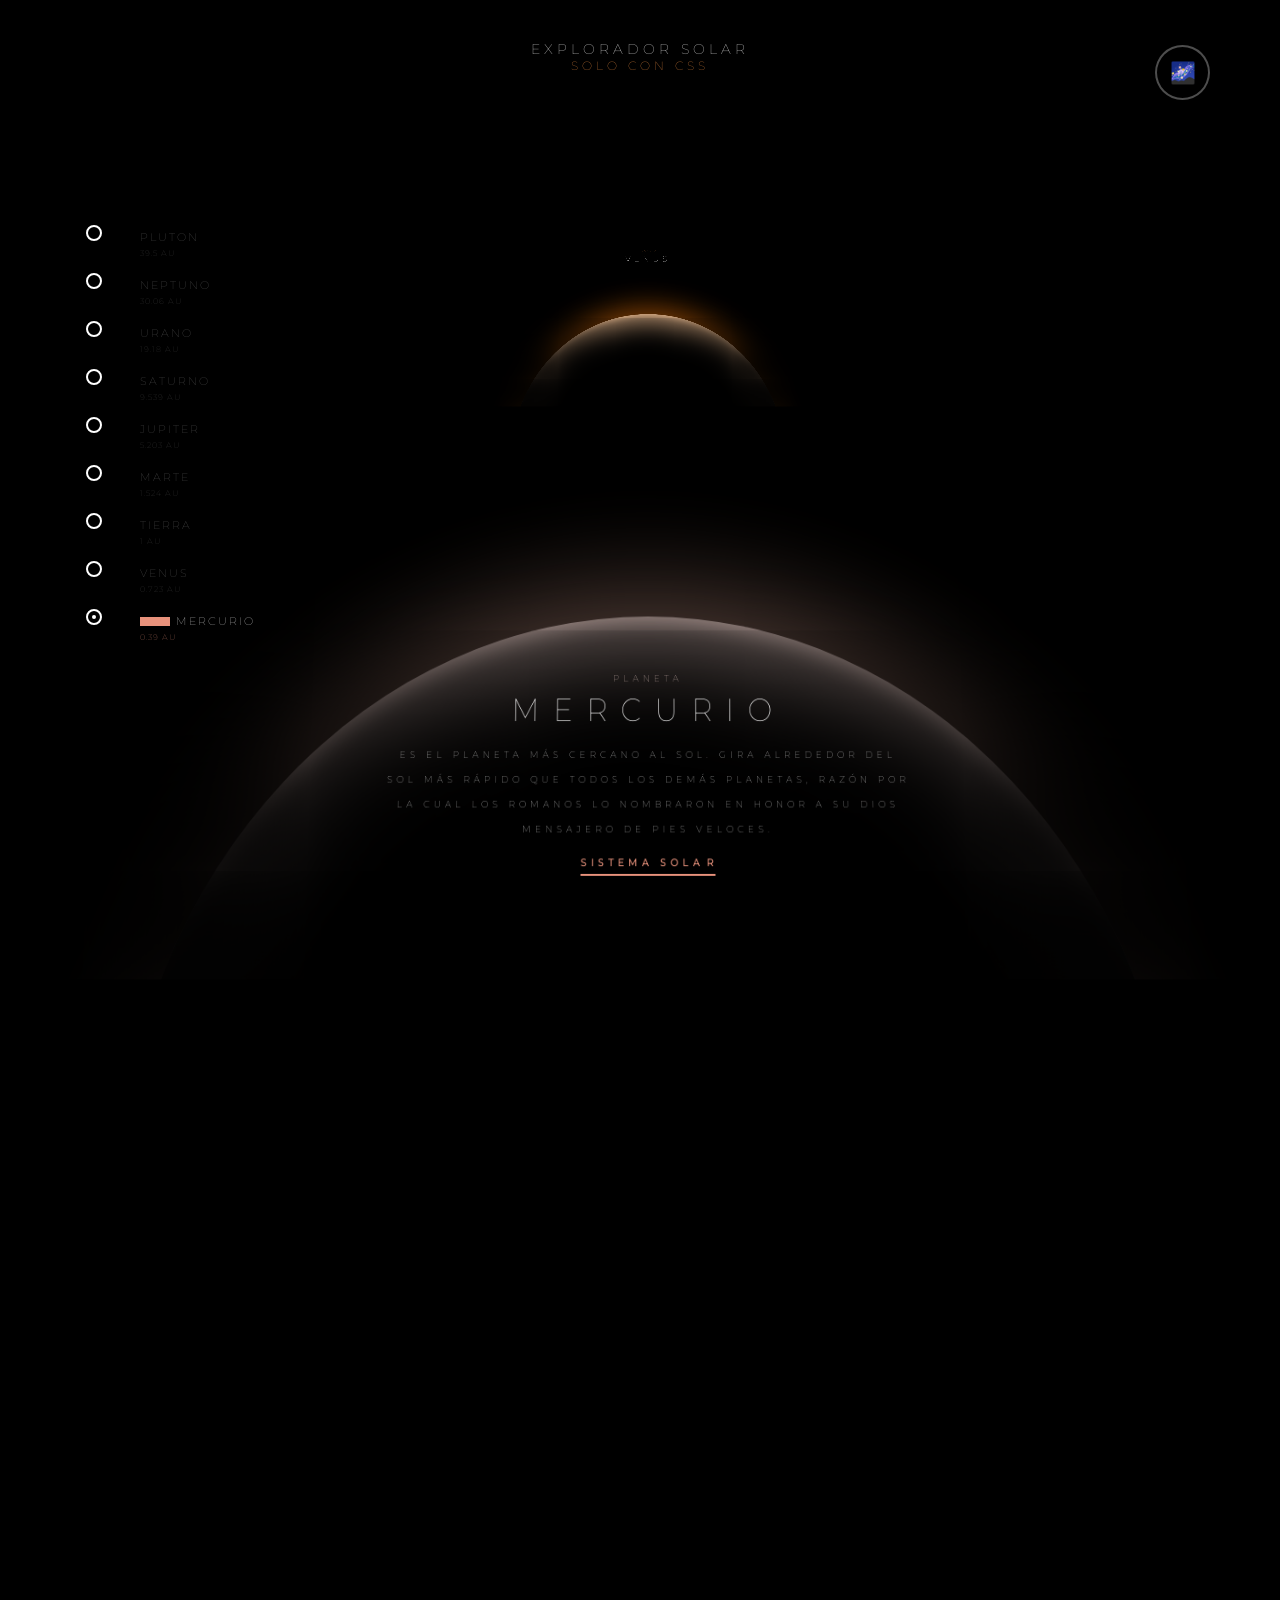
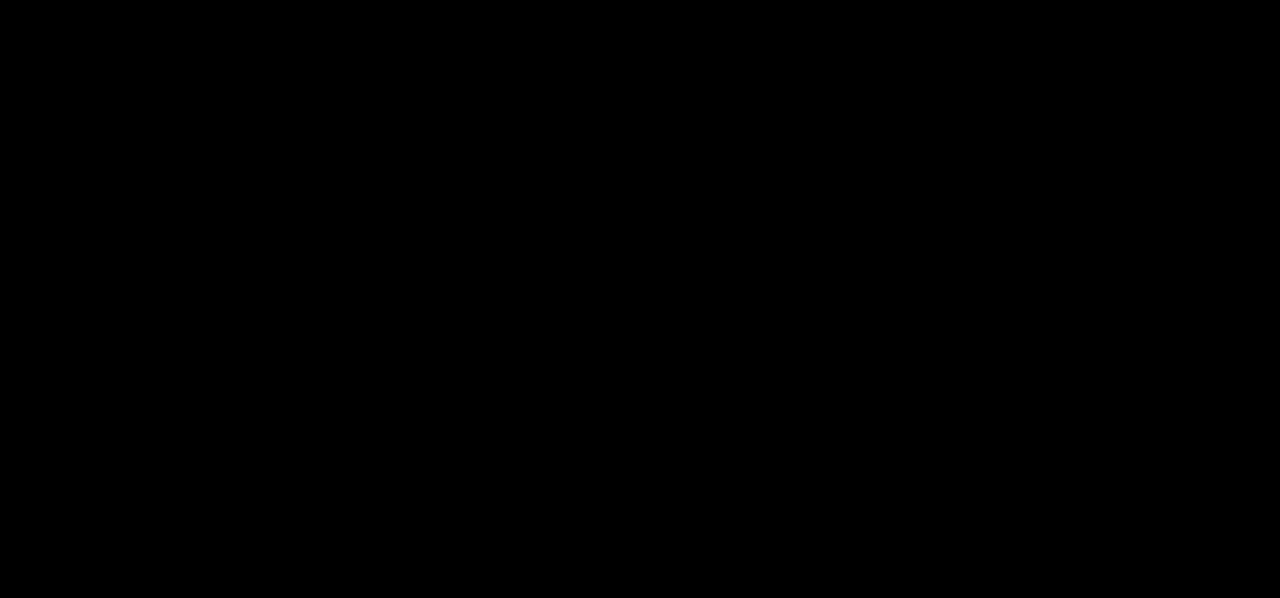
==== commit 49ebe156: "Add files via upload" ====
--- a/Space/index.html
+++ b/Space/index.html
@@ -9,7 +9,7 @@
 </head>
 <body>
   <h1 class='logo'>
-    Eplorador solar
+    Explorador Solar
     <span>Solo con CSS</span>
   </h1>
   <input class='planet9' id='pluto' type='radio' name='planet'>
